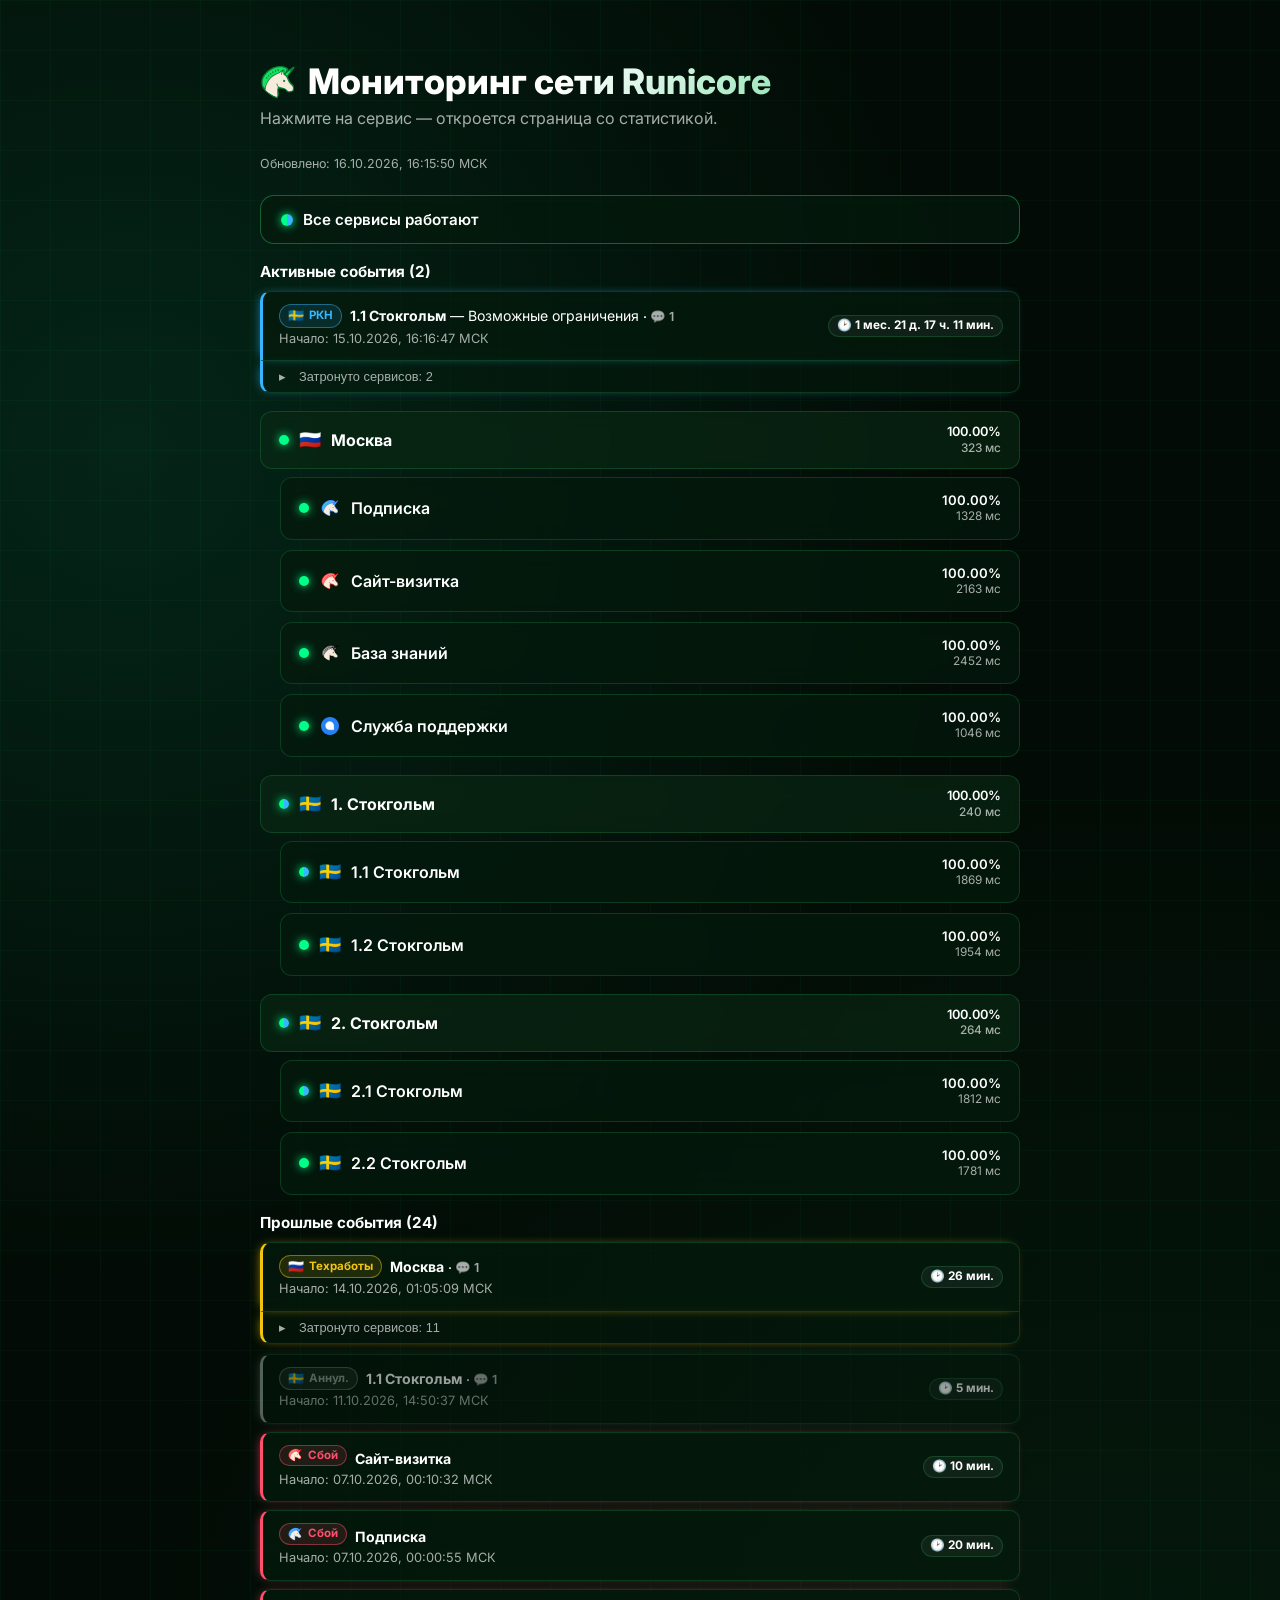
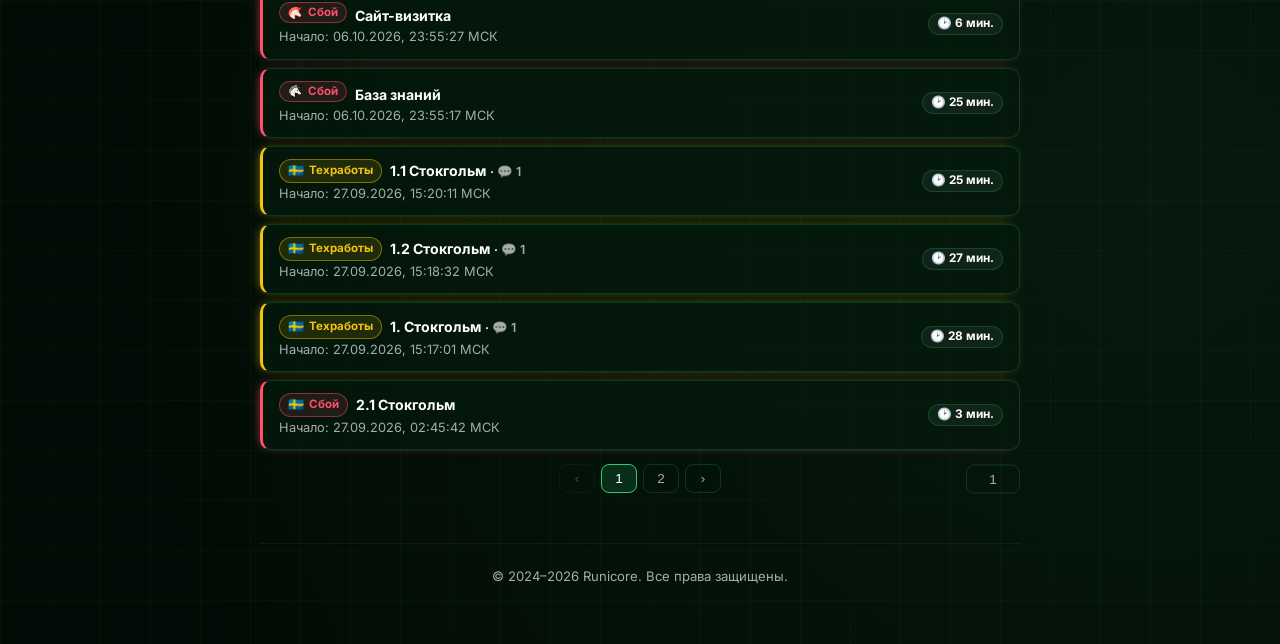
==== index.html @ 206ef2d8 "." ====
<!DOCTYPE html>
<html lang="ru">
<head>
  <meta charset="UTF-8">
  <meta name="viewport" content="width=device-width, initial-scale=1.0">
  <meta name="theme-color" content="#020b05">
  <link rel="icon" href="assets/icons/favicon.ico">
  <link rel="icon" type="image/svg+xml" href="assets/icons/favicon.svg">
  <link rel="icon" sizes="96x96" type="image/png" href="assets/icons/favicon-96x96.png">
  <link rel="apple-touch-icon" href="assets/icons/apple-touch-icon.png">
  <link rel="manifest" href="assets/manifest.json">
  <link rel="stylesheet" href="assets/css/status.css?v=22">
  <title>Runicore (Мониторинг)</title>
  <style>
    /* Уникальные стили главной страницы */
    h1 { font-size: 2.2rem; }
    h1 .logo { width: 36px; height: 36px; vertical-align: -6px; margin-right: 12px; -webkit-text-fill-color: initial; }
    .sub { color: var(--muted); margin-bottom: 28px; }
    .updated { margin-bottom: 24px; }

    /* Группы серверов */
    .group-head {
      display: flex; align-items: center; gap: 12px;
      background: rgba(10, 40, 20, 0.65); border: 1px solid var(--border);
      border-radius: 12px; padding: 12px 18px; margin: 18px 0 8px;
      font-weight: 700; backdrop-filter: blur(8px);
      text-decoration: none; color: var(--text);
      transition: border-color .25s, background .25s;
    }
    .group-head:hover { border-color: rgba(46, 204, 113, 0.55); background: rgba(6, 36, 16, 0.85); }
    .group-head .favicon { width: 18px; height: 18px; border-radius: 4px; flex-shrink: 0; }
    .group-head .favicon.emoji { font-size: 18px; line-height: 1; display: inline-flex; align-items: center; justify-content: center; }
    .group-head .dot { width: 10px; height: 10px; }
    .group-head .name { flex: 1; color: var(--text); }
    .group-head .group-status { display: flex; flex-direction: column; align-items: flex-end; font-size: .8rem; color: var(--muted); font-weight: 500; line-height: 1.3; }
    .group-head .group-status b { color: var(--text); font-weight: 600; }
    .group-head .group-status .ms { color: var(--muted); font-size: .74rem; }

    /* Компактные строки сервисов */
    .row {
      display: flex; align-items: center; gap: 12px;
      background: var(--card); border: 1px solid var(--border); border-radius: 12px;
      padding: 14px 18px; margin-bottom: 10px; cursor: pointer;
      transition: border-color .25s, background .25s;
      backdrop-filter: blur(8px);
      text-decoration: none;
      color: var(--text);
    }
    .row.nested { margin-left: 20px; width: calc(100% - 20px); }
    .row:hover { border-color: rgba(46, 204, 113, 0.55); background: rgba(6, 36, 16, 0.85); }
    .row .favicon { width: 18px; height: 18px; border-radius: 4px; flex-shrink: 0; }
    .row .favicon.emoji { font-size: 18px; line-height: 1; display: inline-flex; align-items: center; justify-content: center; }
    .row .dot { width: 10px; height: 10px; }
    .row .name { font-weight: 600; flex: 1; color: var(--text); }
    .row .uptime { display: flex; flex-direction: column; align-items: flex-end; line-height: 1.3; font-size: .82rem; color: var(--muted); }
    .row .uptime b { color: var(--text); font-weight: 600; }
    .row .uptime .ms { color: var(--muted); font-size: .74rem; }
    /* Свечение кромки активных/прошлых событий — по режиму, см. status.css (.incident.<режим>) */

    /* Переключатель страниц «Прошлых событий» */
    .pager { display: flex; gap: 6px; justify-content: center; flex-wrap: wrap; margin: 14px 0 6px; position: relative; }
    .pager button {
      background: transparent; border: 1px solid var(--border); color: var(--muted);
      min-width: 36px; padding: 6px 12px; border-radius: 8px; cursor: pointer;
      font-size: .85rem; transition: border-color .2s, background .2s, color .2s;
    }
    .pager button:hover:not(:disabled):not(.active) { border-color: rgba(46, 204, 113, .5); color: var(--text); }
    .pager button.active { border-color: var(--accent); color: var(--text); background: rgba(46, 204, 113, .15); }
    .pager button:disabled { opacity: .35; cursor: default; }
  </style>
</head>
<body>
  <div class="wrap">
    <h1><img class="logo" src="assets/icons/favicon.svg" alt="Runicore">Мониторинг сети Runicore</h1>
    <p class="sub">Нажмите на сервис — откроется страница со статистикой.</p>
    <div class="updated" id="updated"></div>
    <div class="banner ok" id="banner">⏳ Загрузка…</div>
    <div class="inc-title" id="incTitle" style="display:none">Активные события</div>
    <div id="incidents"></div>
    <div id="rows"></div>
    <div class="inc-title" id="pastTitle" style="display:none">Прошлые события</div>
    <div id="past"></div>
    <div class="pager" id="pastPager" style="display:none"></div>
    <footer>© 2024–<span id="year"></span> Runicore. Все права защищены.</footer>
  </div>

  <script src="assets/js/common.js?v=22"></script>
  <script src="assets/js/app.js?v=25"></script>
</body>
</html>
---- assets/css/status.css ----
/* Runicore Status — общий стиль всех страниц */
@import url('https://fonts.googleapis.com/css2?family=Inter:wght@400;500;600;700;800&display=swap');

:root {
  --bg: #020b05;
  --card: rgba(4, 26, 12, 0.75);
  --border: rgba(46, 204, 113, 0.2);
  --accent: #2ecc71;
  --ok: #00ff88;
  --fail: #ff4f6d;
  --warn: #f1c40f;
  --gray: #8a9b8f;
  --rkn: #37b6ff;
  --text: #ffffff;
  --muted: rgba(255, 255, 255, 0.65);
}
* { box-sizing: border-box; margin: 0; padding: 0; }
body {
  background-color: var(--bg);
  background-image:
    linear-gradient(to right, rgba(46, 204, 113, 0.04) 1px, transparent 1px),
    linear-gradient(to bottom, rgba(46, 204, 113, 0.04) 1px, transparent 1px),
    radial-gradient(circle at 10% 20%, rgba(16, 185, 129, 0.15) 0%, transparent 40%),
    radial-gradient(circle at 90% 80%, rgba(46, 204, 113, 0.08) 0%, transparent 50%);
  background-size: 50px 50px, 50px 50px, auto, auto;
  font-family: 'Inter', -apple-system, BlinkMacSystemFont, 'Segoe UI', Roboto, sans-serif;
  color: var(--text);
  min-height: 100vh;
  padding: 60px 20px;
}
.wrap { max-width: 760px; margin: 0 auto; }
.back { color: var(--muted); text-decoration: none; font-size: .88rem; display: inline-block; margin-bottom: 18px; transition: color 0.2s; }
.back:hover { color: var(--accent); }
h1 {
  font-size: 2rem; font-weight: 800; margin-bottom: 6px;
  background: linear-gradient(135deg, #ffffff 40%, #2ecc71 100%);
  -webkit-background-clip: text; background-clip: text; -webkit-text-fill-color: transparent;
}
.banner {
  border-radius: 14px; padding: 14px 20px; margin-bottom: 8px;
  background: var(--card); border: 1px solid var(--border);
  font-weight: 600; font-size: .95rem;
}
.banner.ok { border-color: rgba(46, 204, 113, .4); }
.banner.fail { border-color: var(--fail); }
.banner-dot { display: inline-block; width: 12px; height: 12px; border-radius: 50%; vertical-align: -1px; margin-right: 6px; background: var(--ok); box-shadow: 0 0 10px var(--ok); }
.banner-dot.fail { background: var(--fail); box-shadow: 0 0 10px var(--fail); }
.banner-dot.warn { background: var(--warn); box-shadow: 0 0 10px var(--warn); }
/* Баннер при техработах: слева статус (зелёный/красный), справа жёлтый */
.banner-dot.maint { background: linear-gradient(to right, var(--ok) 0 50%, var(--warn) 50% 100%); box-shadow: 0 0 10px var(--ok); }
.banner-dot.fail.maint { background: linear-gradient(to right, var(--fail) 0 50%, var(--warn) 50% 100%); box-shadow: 0 0 10px var(--fail); }
/* Баннер при РКН: слева статус (зелёный/красный), справа голубой */
.banner-dot.rkn { background: linear-gradient(to right, var(--ok) 0 50%, var(--rkn) 50% 100%); box-shadow: 0 0 10px var(--ok); }
.banner-dot.fail.rkn { background: linear-gradient(to right, var(--fail) 0 50%, var(--rkn) 50% 100%); box-shadow: 0 0 10px var(--fail); }
.dot { display: inline-block; border-radius: 50%; flex-shrink: 0; }
.dot.up { background: var(--ok); box-shadow: 0 0 10px var(--ok); }
.dot.down { background: var(--fail); box-shadow: 0 0 10px var(--fail); }
.dot.warn { background: var(--warn); box-shadow: 0 0 10px var(--warn); }
/* Плановые техработы: кружок делим пополам — слева фактический статус (зелёный/красный),
   справа жёлтый. Если техработ нет — кружок целиком одного цвета (как обычно). */
.dot.up.maint { background: linear-gradient(to right, var(--ok) 0 50%, var(--warn) 50% 100%); box-shadow: 0 0 10px var(--ok); }
.dot.down.maint { background: linear-gradient(to right, var(--fail) 0 50%, var(--warn) 50% 100%); box-shadow: 0 0 10px var(--fail); }
/* Возможные ограничения (РКН): кружок делим пополам — слева фактический статус, справа голубой */
.dot.up.rkn { background: linear-gradient(to right, var(--ok) 0 50%, var(--rkn) 50% 100%); box-shadow: 0 0 10px var(--ok); }
.dot.down.rkn { background: linear-gradient(to right, var(--fail) 0 50%, var(--rkn) 50% 100%); box-shadow: 0 0 10px var(--fail); }
.updated { text-align: left; color: var(--muted); font-size: .78rem; margin-bottom: 12px; }
.inc-title { margin: 18px 0 10px; font-weight: 700; font-size: .95rem; }
/* Карточка события в списках (index/site). Исключаем .evt — это карточка
   события на странице incident.html (класс «incident» там означает режим),
   у неё своя блочная раскладка, flex-строка ей не нужна. */
.incident:not(.evt) {
  display: flex; align-items: center; gap: 14px;
  text-decoration: none; color: var(--text); position: relative;
  background: var(--card); border: 1px solid var(--border); border-radius: 10px;
  padding: 12px 16px; margin-bottom: 8px; font-size: .88rem;
  border-left-width: 3px;
  transition: border-color .25s, transform .15s;
}
.incident:hover { border-color: rgba(46, 204, 113, .5); transform: translateX(2px); }
.incident .t { color: var(--muted); font-size: .8rem; }
/* Цветная полоска статуса + свечение того же цвета (всем режимам, не только активным) */
.incident.incident { border-left-color: var(--fail); box-shadow: -3px 0 12px -6px var(--fail); }
.incident.maintenance { border-left-color: var(--warn); box-shadow: -3px 0 12px -6px var(--warn); }
.incident.annulled { opacity: .6; border-left-color: var(--gray); box-shadow: -3px 0 12px -6px var(--gray); }
.incident.hidden { border-left-color: var(--gray); box-shadow: -3px 0 12px -6px var(--gray); }
.incident.rkn { border-left-color: var(--rkn); box-shadow: -3px 0 12px -6px var(--rkn); }
/* Левая колонка карточки: лейбл режима, иконка, имя, статус, счётчик комментариев.
   Мета («Начало/Решено») идёт отдельной строкой (.ev-meta). */
.incident .ev-body { flex: 1 1 auto; min-width: 0; line-height: 1.45; }
.incident .ev-meta { display: block; margin-top: 2px; }
/* Правая колонка карточки: лейбл длительности «🕑 …» (счётчик комментариев
   переехал в строку названия). Отдельный flex-блок (не float): всегда
   вертикально по центру карточки, текст слева ничего не перекрывает. */
.incident .ev-right {
  flex: 0 0 auto; display: inline-flex; align-items: center;
  margin-left: auto;
}
.incident .ev-dur {
  display: inline-block; padding: 1px 8px; border-radius: 999px;
  border: 1px solid var(--border); background: rgba(255, 255, 255, 0.05);
  color: var(--text); font-size: .74rem; font-weight: 700; line-height: 1.5;
  white-space: nowrap;
}
.incident .comment-badge {
  color: var(--muted); font-size: .78rem; font-weight: 600;
  white-space: nowrap; user-select: none; transition: color .2s;
}
/* Точка-разделитель перед «💬 N» — всегда белая: при наведении зеленеет только «💬 N» */
.incident .comment-badge .cmt-sep { color: var(--text); }
.incident:hover .comment-badge { color: var(--accent); }
/* Узкие экраны (телефон): карточка плотнее, лейблы/счётчик чуть компактнее —
   длинная мета и правая колонка спокойно помещаются */
@media (max-width: 480px) {
  .incident:not(.evt) { padding: 10px 12px; gap: 10px; }
  .incident .ev-dur { font-size: .72rem; padding: 1px 7px; }
  .incident .comment-badge { font-size: .75rem; }
}

/* Фавикон/эмодзи сервиса в карточке события */
.incident .ev-fav { width: 16px; height: 16px; border-radius: 4px; vertical-align: -3px; margin-right: 8px; }
.incident .ev-fav.emoji { width: auto; height: auto; font-size: 15px; vertical-align: -2px; }

/* Приоритетный лейбл события — бейджем перед названием сервиса */
.incident .lb {
  display: inline-flex; align-items: center; margin-right: 8px; padding: 1px 8px;
  border-radius: 999px; font-size: .72rem; font-weight: 700; line-height: 1.5;
  border: 1px solid; background: rgba(255,255,255,0.04); vertical-align: 1px;
  white-space: nowrap;
}
/* Фавикон/смайлик сервиса живёт внутри лейбла статуса */
.incident .lb .ev-fav { width: 14px; height: 14px; border-radius: 3px; margin-right: 6px; vertical-align: -1px; }
.incident .lb .ev-fav.emoji { width: auto; height: auto; font-size: 13px; margin-right: 5px; vertical-align: 0; }
.incident .lb-incident { color: var(--fail); border-color: rgba(255,79,109,.45); background: rgba(255,79,109,.12); }
.incident .lb-maintenance { color: var(--warn); border-color: rgba(241,196,15,.45); background: rgba(241,196,15,.12); }
.incident .lb-annulled { color: var(--gray); border-color: rgba(138,155,143,.45); background: rgba(138,155,143,.12); }
.incident .lb-rkn { color: var(--rkn); border-color: rgba(55,182,255,.45); background: rgba(55,182,255,.12); }
/* Название сервиса в карточке — обычный текст, не лейбл */
.incident b { font-weight: 700; }

/* Группа событий одного Issue: главная карточка + раскрытие затронутых сервисов.
   Наведение на группу сдвигает её целиком (как карточку) — анимация едина. */
.evt-group { margin-bottom: 10px; transition: transform .15s; }
.evt-group:hover { transform: translateX(2px); }
.evt-group > .incident { margin-bottom: 0; border-radius: 10px 10px 0 0; }
/* Не перекрываем цветную статус-полоску слева: наведение сдвигает всю группу,
   а бордюр карточки keeping режим-цвет (transition по рамке отключён здесь) */
.evt-group > .incident:hover { transform: none; }
.evt-notch {
  display: flex; align-items: center; gap: 6px; width: 100%; text-align: left;
  background: rgba(4, 26, 12, 0.5); border: 1px solid var(--border); border-top: none;
  border-left-width: 3px; border-radius: 0 0 10px 10px; color: var(--muted);
  padding: 8px 16px; font-size: .8rem; cursor: pointer;
  transition: color .2s, background .2s, border-color .25s;
}
.evt-notch[data-mode="incident"] { border-left-color: var(--fail); box-shadow: -3px 0 12px -6px var(--fail); }
.evt-notch[data-mode="maintenance"] { border-left-color: var(--warn); box-shadow: -3px 0 12px -6px var(--warn); }
.evt-notch[data-mode="annulled"] { border-left-color: var(--gray); box-shadow: -3px 0 12px -6px var(--gray); }
.evt-notch[data-mode="hidden"] { border-left-color: var(--gray); box-shadow: -3px 0 12px -6px var(--gray); }
.evt-notch[data-mode="rkn"] { border-left-color: var(--rkn); box-shadow: -3px 0 12px -6px var(--rkn); }
.evt-notch:hover { color: var(--text); background: rgba(6, 36, 16, 0.7); }
.evt-notch-arrow { display: inline-block; width: 14px; }
.evt-subs { padding: 8px 0 4px 14px; display: flex; flex-direction: column; gap: 6px; }
.evt-subs .evt-sub { font-size: .84rem; }

/* Поле быстрого перехода к странице в пагинации — у правого края,
   чтобы нумерация страниц оставалась точно по центру */
.pager .pager-jump {
  position: absolute; right: 0; top: 50%; transform: translateY(-50%);
}
.pager .pager-jump input {
  background: transparent; border: 1px solid var(--border); color: var(--text);
  width: 54px; padding: 6px 8px; border-radius: 8px; font-size: .85rem;
  text-align: center; transition: border-color .2s;
}
.pager .pager-jump input::placeholder { color: var(--muted); }
.pager .pager-jump input:focus { outline: none; border-color: var(--accent); }
footer {
  text-align: center; margin-top: 50px; padding-top: 24px;
  border-top: 1px solid rgba(255,255,255,.05);
  color: var(--muted); font-size: .82rem;
}
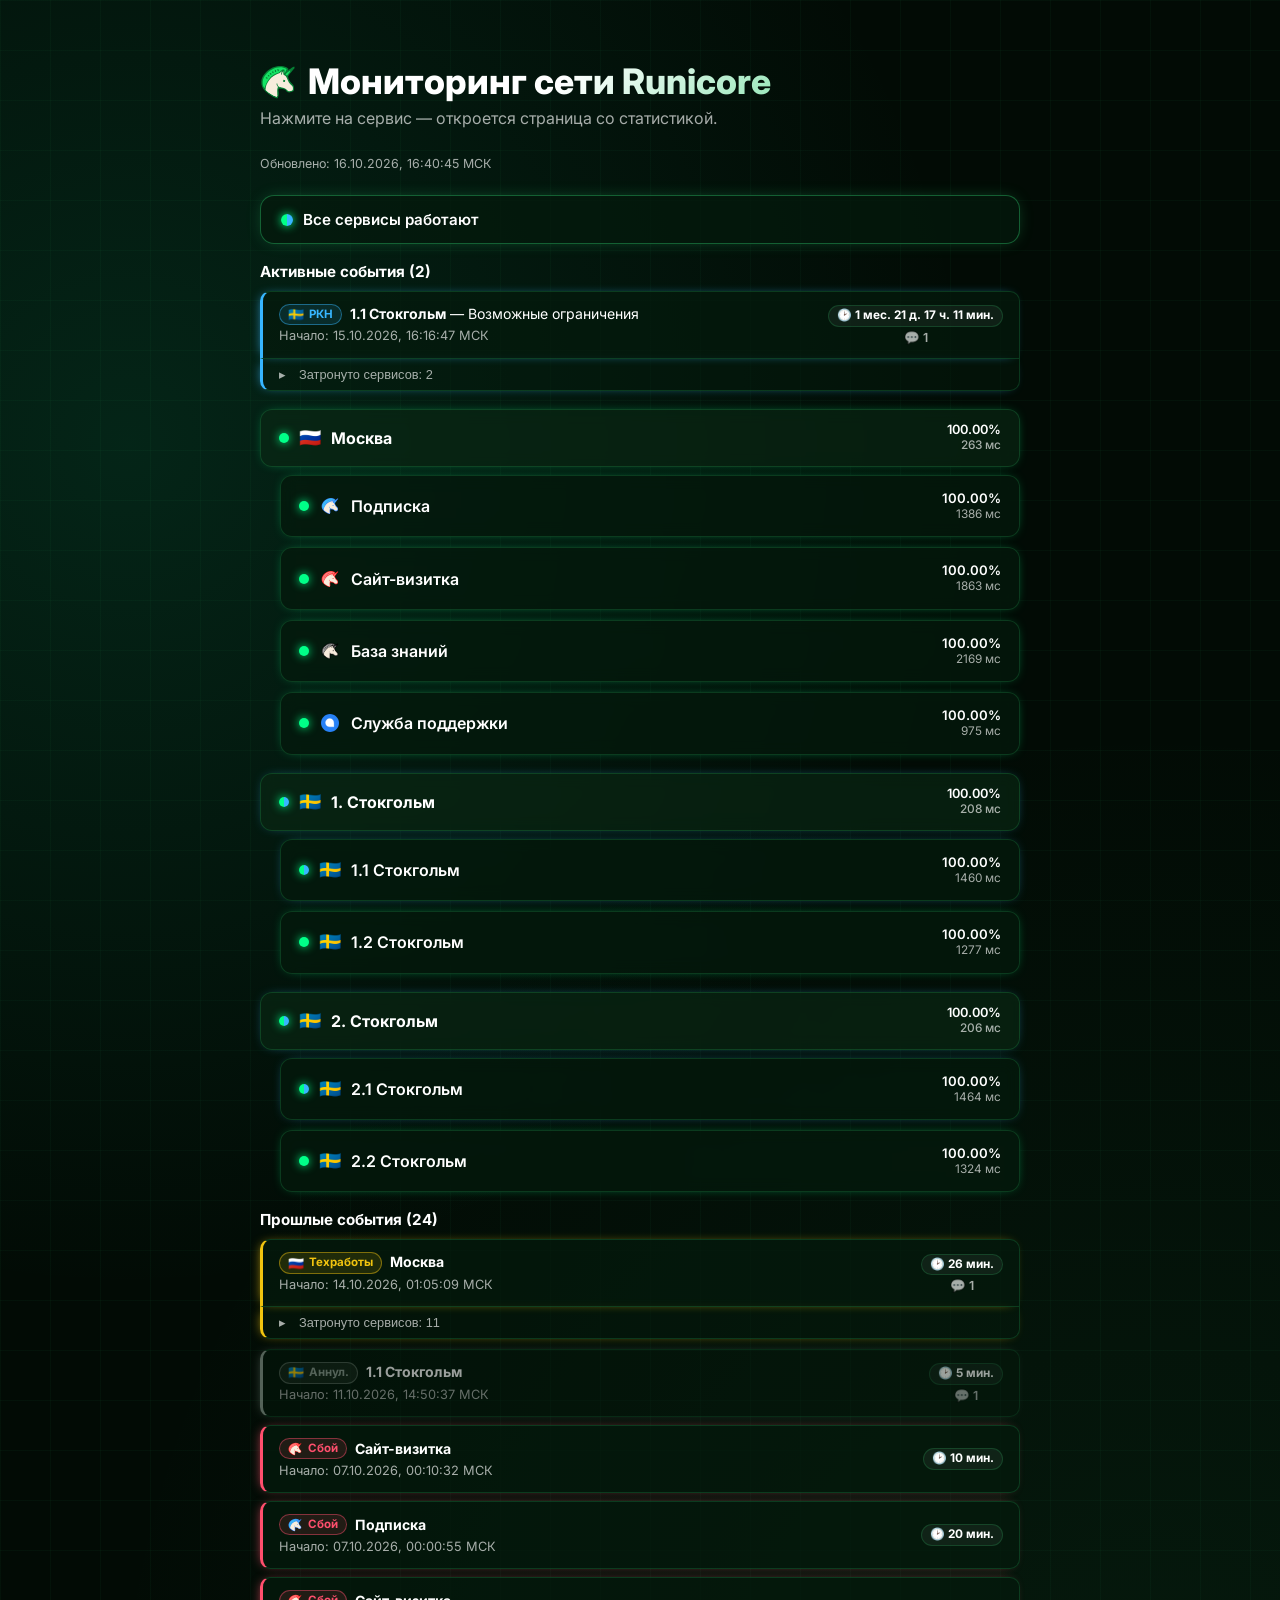
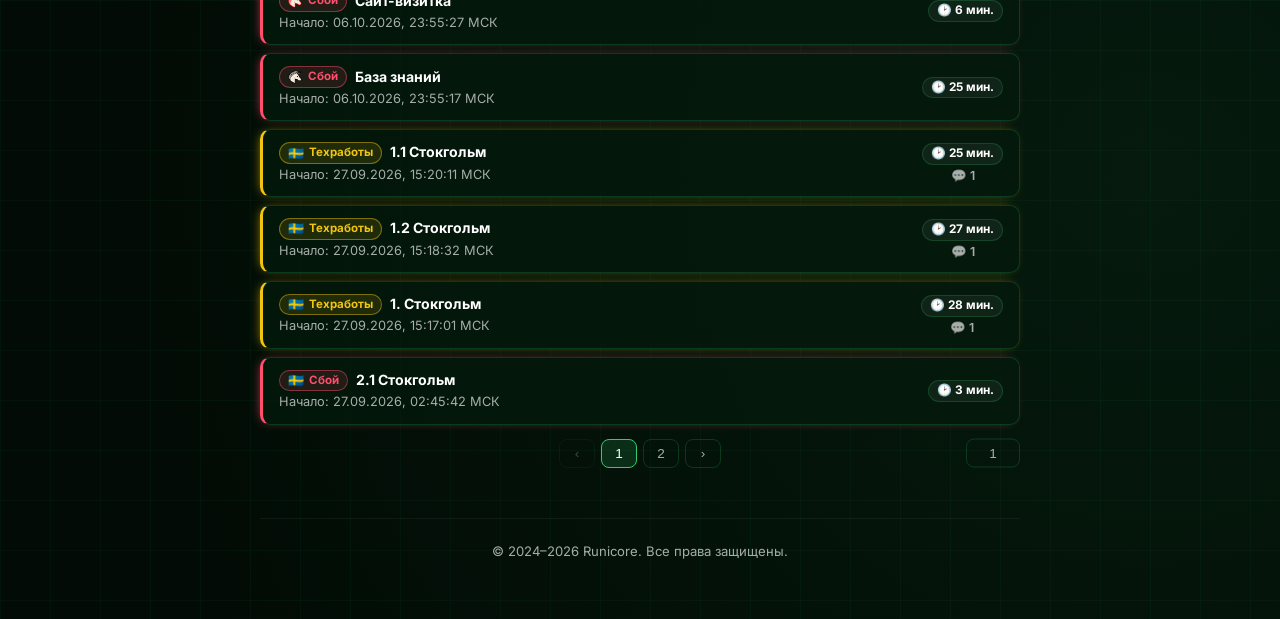
==== commit a4c26d76: "." ====
--- a/index.html
+++ b/index.html
@@ -9,7 +9,7 @@
   <link rel="icon" sizes="96x96" type="image/png" href="assets/icons/favicon-96x96.png">
   <link rel="apple-touch-icon" href="assets/icons/apple-touch-icon.png">
   <link rel="manifest" href="assets/manifest.json">
-  <link rel="stylesheet" href="assets/css/status.css?v=22">
+  <link rel="stylesheet" href="assets/css/status.css?v=23">
   <title>Runicore (Мониторинг)</title>
   <style>
     /* Уникальные стили главной страницы */
@@ -55,6 +55,12 @@
     .row .uptime { display: flex; flex-direction: column; align-items: flex-end; line-height: 1.3; font-size: .82rem; color: var(--muted); }
     .row .uptime b { color: var(--text); font-weight: 600; }
     .row .uptime .ms { color: var(--muted); font-size: .74rem; }
+    /* Подсветка карточек сервисов по статусу — того же цвета, что и кружок */
+    .group-head.up, .row.up { box-shadow: 0 0 14px -8px var(--ok); }
+    .group-head.down, .row.down { box-shadow: 0 0 14px -8px var(--fail); }
+    /* Техработы/РКН перекрывают up/down (объявлены позже) — как у кружков */
+    .group-head.maint, .row.maint { box-shadow: 0 0 14px -8px var(--warn); }
+    .group-head.rkn, .row.rkn { box-shadow: 0 0 14px -8px var(--rkn); }
     /* Свечение кромки активных/прошлых событий — по режиму, см. status.css (.incident.<режим>) */
 
     /* Переключатель страниц «Прошлых событий» */
@@ -84,7 +90,7 @@
     <footer>© 2024–<span id="year"></span> Runicore. Все права защищены.</footer>
   </div>
 
-  <script src="assets/js/common.js?v=22"></script>
-  <script src="assets/js/app.js?v=25"></script>
+  <script src="assets/js/common.js?v=23"></script>
+  <script src="assets/js/app.js?v=26"></script>
 </body>
 </html>
--- a/assets/css/status.css
+++ b/assets/css/status.css
@@ -41,8 +41,8 @@
   background: var(--card); border: 1px solid var(--border);
   font-weight: 600; font-size: .95rem;
 }
-.banner.ok { border-color: rgba(46, 204, 113, .4); }
-.banner.fail { border-color: var(--fail); }
+.banner.ok { border-color: rgba(46, 204, 113, .4); box-shadow: 0 0 18px -6px rgba(46, 204, 113, .45); }
+.banner.fail { border-color: var(--fail); box-shadow: 0 0 18px -6px rgba(255, 79, 109, .45); }
 .banner-dot { display: inline-block; width: 12px; height: 12px; border-radius: 50%; vertical-align: -1px; margin-right: 6px; background: var(--ok); box-shadow: 0 0 10px var(--ok); }
 .banner-dot.fail { background: var(--fail); box-shadow: 0 0 10px var(--fail); }
 .banner-dot.warn { background: var(--warn); box-shadow: 0 0 10px var(--warn); }
@@ -88,12 +88,12 @@
    Мета («Начало/Решено») идёт отдельной строкой (.ev-meta). */
 .incident .ev-body { flex: 1 1 auto; min-width: 0; line-height: 1.45; }
 .incident .ev-meta { display: block; margin-top: 2px; }
-/* Правая колонка карточки: лейбл длительности «🕑 …» (счётчик комментариев
-   переехал в строку названия). Отдельный flex-блок (не float): всегда
-   вертикально по центру карточки, текст слева ничего не перекрывает. */
+/* Правая колонка карточки: лейбл длительности «🕑 …» сверху, счётчик
+   комментариев «💬 N» — под ним по центру. Отдельный flex-блок (не float):
+   всегда вертикально по центру карточки, текст слева ничего не перекрывает. */
 .incident .ev-right {
-  flex: 0 0 auto; display: inline-flex; align-items: center;
-  margin-left: auto;
+  flex: 0 0 auto; display: inline-flex; flex-direction: column; align-items: center;
+  gap: 3px; margin-left: auto;
 }
 .incident .ev-dur {
   display: inline-block; padding: 1px 8px; border-radius: 999px;
@@ -105,8 +105,6 @@
   color: var(--muted); font-size: .78rem; font-weight: 600;
   white-space: nowrap; user-select: none; transition: color .2s;
 }
-/* Точка-разделитель перед «💬 N» — всегда белая: при наведении зеленеет только «💬 N» */
-.incident .comment-badge .cmt-sep { color: var(--text); }
 .incident:hover .comment-badge { color: var(--accent); }
 /* Узкие экраны (телефон): карточка плотнее, лейблы/счётчик чуть компактнее —
    длинная мета и правая колонка спокойно помещаются */
@@ -124,12 +122,18 @@
 .incident .lb {
   display: inline-flex; align-items: center; margin-right: 8px; padding: 1px 8px;
   border-radius: 999px; font-size: .72rem; font-weight: 700; line-height: 1.5;
-  border: 1px solid; background: rgba(255,255,255,0.04); vertical-align: 1px;
+  border: 1px solid; background: rgba(255,255,255,0.04);
+  /* Базовая линия — как у текста названия: чип и имя на одном уровне */
+  vertical-align: baseline;
   white-space: nowrap;
 }
 /* Фавикон/смайлик сервиса живёт внутри лейбла статуса */
-.incident .lb .ev-fav { width: 14px; height: 14px; border-radius: 3px; margin-right: 6px; vertical-align: -1px; }
-.incident .lb .ev-fav.emoji { width: auto; height: auto; font-size: 13px; margin-right: 5px; vertical-align: 0; }
+.incident .lb .ev-fav { width: 14px; height: 14px; border-radius: 3px; margin-right: 6px; }
+/* Картинка-иконка — block: её базис не сбивает выравнивание чипа с названием */
+.incident .lb .ev-fav:not(.emoji) { display: block; }
+/* …но для картинок чип всё равно чуть всплывает — опускаем ровно на глазок */
+.incident .lb:has(.ev-fav:not(.emoji)) { vertical-align: -1.5px; }
+.incident .lb .ev-fav.emoji { width: auto; height: auto; font-size: 13px; line-height: 1; margin-right: 5px; }
 .incident .lb-incident { color: var(--fail); border-color: rgba(255,79,109,.45); background: rgba(255,79,109,.12); }
 .incident .lb-maintenance { color: var(--warn); border-color: rgba(241,196,15,.45); background: rgba(241,196,15,.12); }
 .incident .lb-annulled { color: var(--gray); border-color: rgba(138,155,143,.45); background: rgba(138,155,143,.12); }
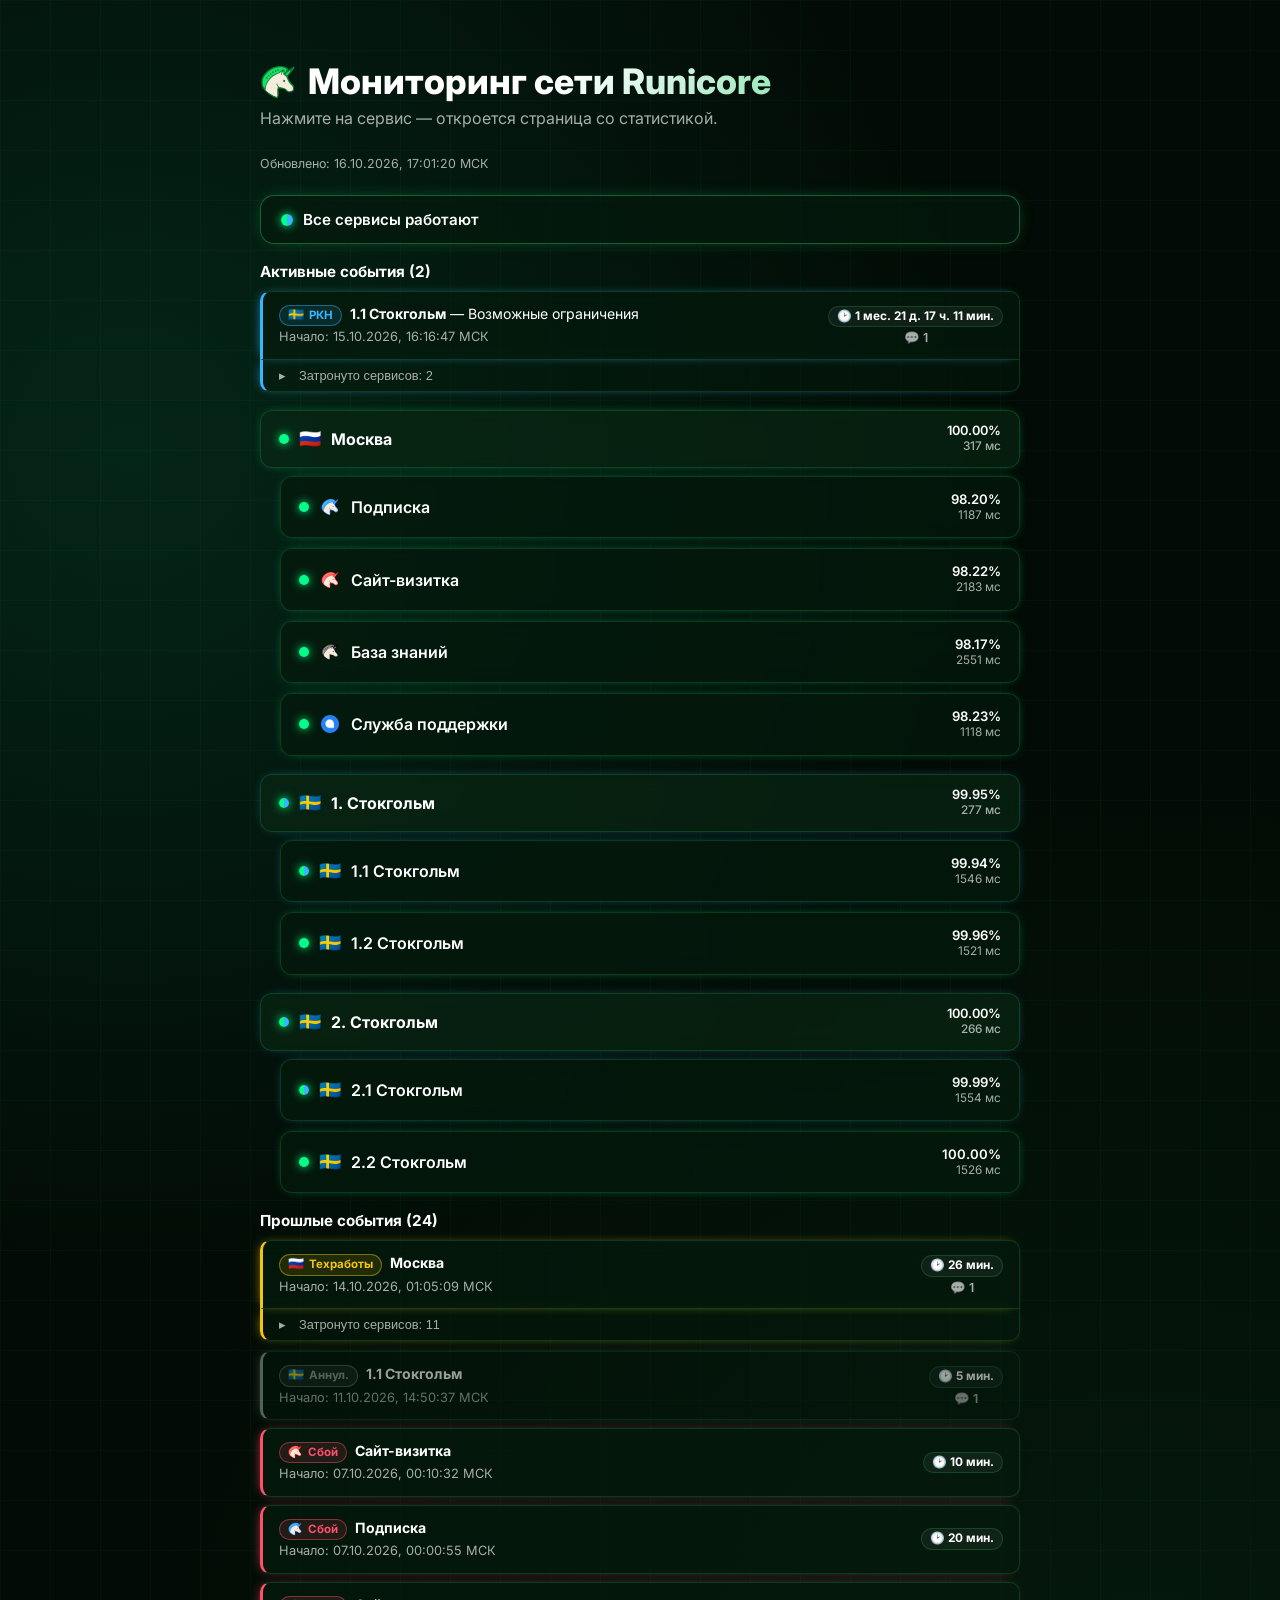
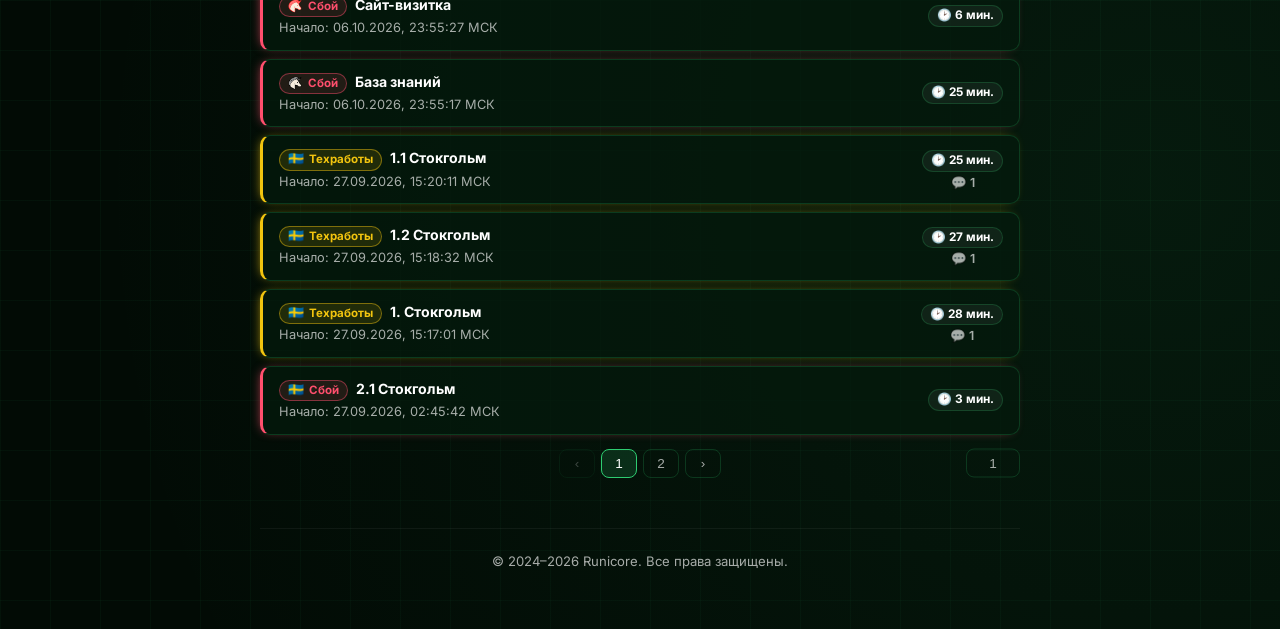
==== commit b7355729: "." ====
--- a/index.html
+++ b/index.html
@@ -9,7 +9,7 @@
   <link rel="icon" sizes="96x96" type="image/png" href="assets/icons/favicon-96x96.png">
   <link rel="apple-touch-icon" href="assets/icons/apple-touch-icon.png">
   <link rel="manifest" href="assets/manifest.json">
-  <link rel="stylesheet" href="assets/css/status.css?v=23">
+  <link rel="stylesheet" href="assets/css/status.css?v=24">
   <title>Runicore (Мониторинг)</title>
   <style>
     /* Уникальные стили главной страницы */
@@ -91,6 +91,6 @@
   </div>
 
   <script src="assets/js/common.js?v=23"></script>
-  <script src="assets/js/app.js?v=26"></script>
+  <script src="assets/js/app.js?v=27"></script>
 </body>
 </html>
--- a/assets/css/status.css
+++ b/assets/css/status.css
@@ -120,20 +120,17 @@
 
 /* Приоритетный лейбл события — бейджем перед названием сервиса */
 .incident .lb {
-  display: inline-flex; align-items: center; margin-right: 8px; padding: 1px 8px;
+  /* inline-block (не inline-flex): базовая линия чипа = база его текстовой строки,
+     поэтому текст лейбла и название встают ровно на одну линию */
+  display: inline-block; margin-right: 8px; padding: 1px 8px;
   border-radius: 999px; font-size: .72rem; font-weight: 700; line-height: 1.5;
   border: 1px solid; background: rgba(255,255,255,0.04);
-  /* Базовая линия — как у текста названия: чип и имя на одном уровне */
   vertical-align: baseline;
   white-space: nowrap;
 }
 /* Фавикон/смайлик сервиса живёт внутри лейбла статуса */
-.incident .lb .ev-fav { width: 14px; height: 14px; border-radius: 3px; margin-right: 6px; }
-/* Картинка-иконка — block: её базис не сбивает выравнивание чипа с названием */
-.incident .lb .ev-fav:not(.emoji) { display: block; }
-/* …но для картинок чип всё равно чуть всплывает — опускаем ровно на глазок */
-.incident .lb:has(.ev-fav:not(.emoji)) { vertical-align: -1.5px; }
-.incident .lb .ev-fav.emoji { width: auto; height: auto; font-size: 13px; line-height: 1; margin-right: 5px; }
+.incident .lb .ev-fav { width: 14px; height: 14px; border-radius: 3px; margin-right: 6px; vertical-align: -3px; }
+.incident .lb .ev-fav.emoji { width: auto; height: auto; font-size: 13px; line-height: 1; margin-right: 5px; vertical-align: baseline; }
 .incident .lb-incident { color: var(--fail); border-color: rgba(255,79,109,.45); background: rgba(255,79,109,.12); }
 .incident .lb-maintenance { color: var(--warn); border-color: rgba(241,196,15,.45); background: rgba(241,196,15,.12); }
 .incident .lb-annulled { color: var(--gray); border-color: rgba(138,155,143,.45); background: rgba(138,155,143,.12); }
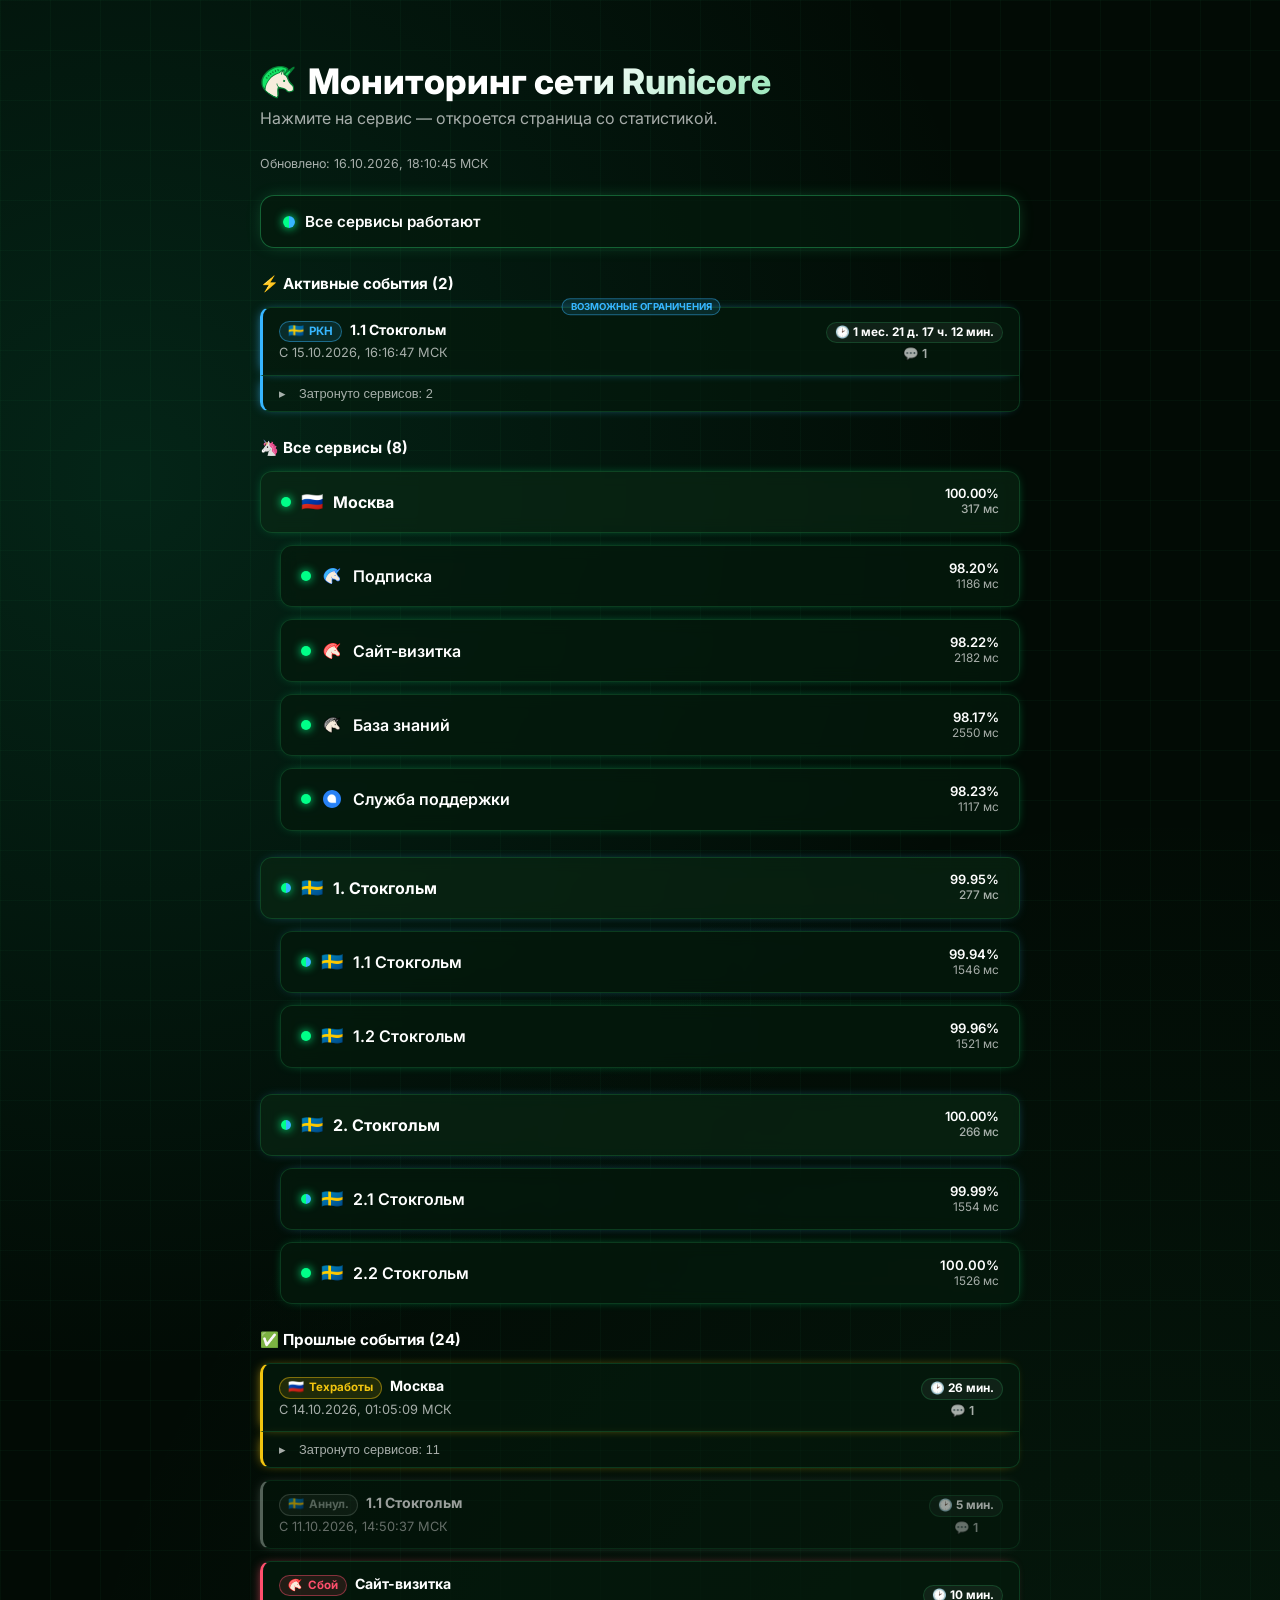
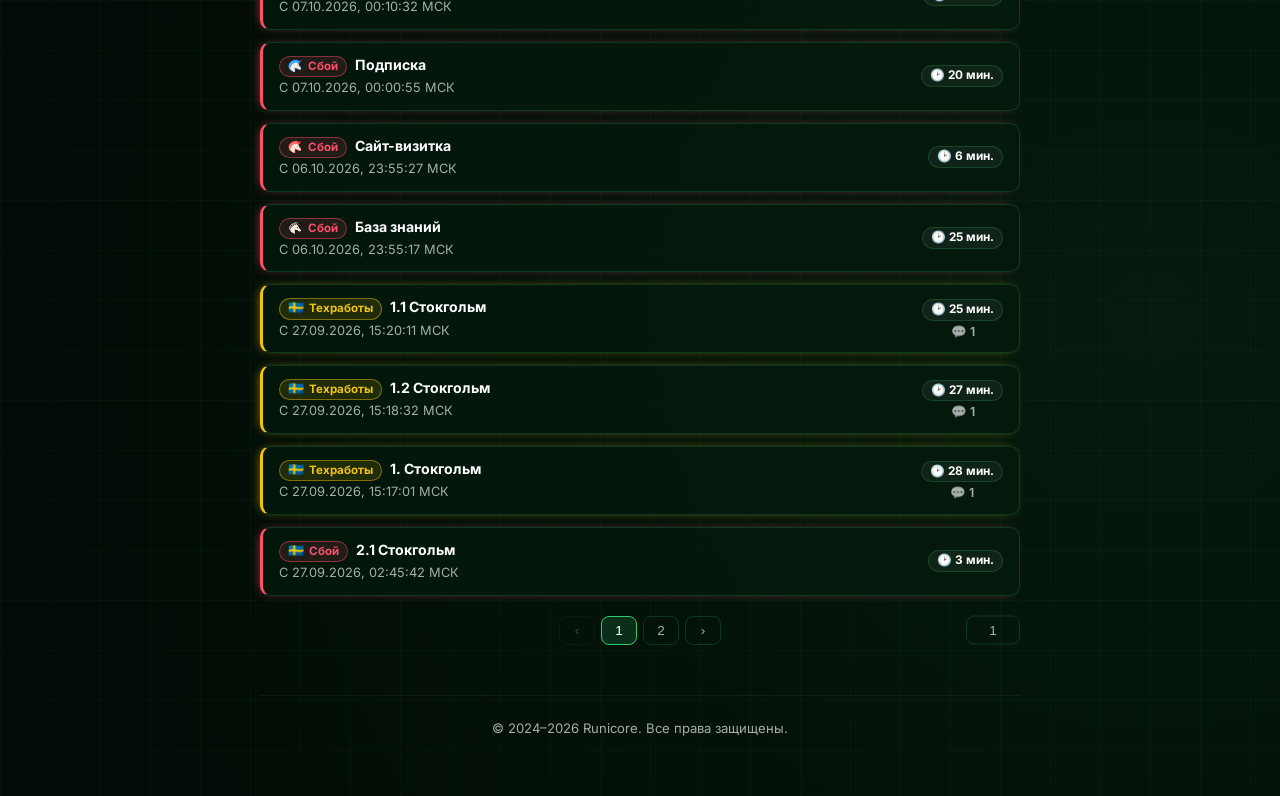
==== commit 5948c74d: "." ====
--- a/index.html
+++ b/index.html
@@ -9,7 +9,7 @@
   <link rel="icon" sizes="96x96" type="image/png" href="assets/icons/favicon-96x96.png">
   <link rel="apple-touch-icon" href="assets/icons/apple-touch-icon.png">
   <link rel="manifest" href="assets/manifest.json">
-  <link rel="stylesheet" href="assets/css/status.css?v=24">
+  <link rel="stylesheet" href="assets/css/status.css?v=27">
   <title>Runicore (Мониторинг)</title>
   <style>
     /* Уникальные стили главной страницы */
@@ -22,7 +22,7 @@
     .group-head {
       display: flex; align-items: center; gap: 12px;
       background: rgba(10, 40, 20, 0.65); border: 1px solid var(--border);
-      border-radius: 12px; padding: 12px 18px; margin: 18px 0 8px;
+      border-radius: 12px; padding: 14px 20px; margin: 26px 0 12px;
       font-weight: 700; backdrop-filter: blur(8px);
       text-decoration: none; color: var(--text);
       transition: border-color .25s, background .25s;
@@ -40,7 +40,7 @@
     .row {
       display: flex; align-items: center; gap: 12px;
       background: var(--card); border: 1px solid var(--border); border-radius: 12px;
-      padding: 14px 18px; margin-bottom: 10px; cursor: pointer;
+      padding: 14px 20px; margin-bottom: 12px; cursor: pointer;
       transition: border-color .25s, background .25s;
       backdrop-filter: blur(8px);
       text-decoration: none;
@@ -48,6 +48,9 @@
     }
     .row.nested { margin-left: 20px; width: calc(100% - 20px); }
     .row:hover { border-color: rgba(46, 204, 113, 0.55); background: rgba(6, 36, 16, 0.85); }
+    /* Первая группа идёт сразу под заголовком «🦄 Все сервисы»: свой отступ 26px
+       убираем, чтобы расстояние до заголовка было таким же, как у других секций (14px) */
+    #rows > :first-child { margin-top: 0; }
     .row .favicon { width: 18px; height: 18px; border-radius: 4px; flex-shrink: 0; }
     .row .favicon.emoji { font-size: 18px; line-height: 1; display: inline-flex; align-items: center; justify-content: center; }
     .row .dot { width: 10px; height: 10px; }
@@ -64,7 +67,7 @@
     /* Свечение кромки активных/прошлых событий — по режиму, см. status.css (.incident.<режим>) */
 
     /* Переключатель страниц «Прошлых событий» */
-    .pager { display: flex; gap: 6px; justify-content: center; flex-wrap: wrap; margin: 14px 0 6px; position: relative; }
+    .pager { display: flex; gap: 6px; justify-content: center; flex-wrap: wrap; margin: 20px 0 8px; position: relative; }
     .pager button {
       background: transparent; border: 1px solid var(--border); color: var(--muted);
       min-width: 36px; padding: 6px 12px; border-radius: 8px; cursor: pointer;
@@ -81,16 +84,17 @@
     <p class="sub">Нажмите на сервис — откроется страница со статистикой.</p>
     <div class="updated" id="updated"></div>
     <div class="banner ok" id="banner">⏳ Загрузка…</div>
-    <div class="inc-title" id="incTitle" style="display:none">Активные события</div>
+    <div class="inc-title" id="incTitle" style="display:none">⚡️ Активные события</div>
     <div id="incidents"></div>
+    <div class="inc-title" id="rowsTitle" style="display:none">🦄 Все сервисы</div>
     <div id="rows"></div>
-    <div class="inc-title" id="pastTitle" style="display:none">Прошлые события</div>
+    <div class="inc-title" id="pastTitle" style="display:none">✅ Прошлые события</div>
     <div id="past"></div>
     <div class="pager" id="pastPager" style="display:none"></div>
     <footer>© 2024–<span id="year"></span> Runicore. Все права защищены.</footer>
   </div>
 
-  <script src="assets/js/common.js?v=23"></script>
-  <script src="assets/js/app.js?v=27"></script>
+  <script src="assets/js/common.js?v=27"></script>
+  <script src="assets/js/app.js?v=30"></script>
 </body>
 </html>
--- a/assets/css/status.css
+++ b/assets/css/status.css
@@ -37,7 +37,7 @@
   -webkit-background-clip: text; background-clip: text; -webkit-text-fill-color: transparent;
 }
 .banner {
-  border-radius: 14px; padding: 14px 20px; margin-bottom: 8px;
+  border-radius: 14px; padding: 16px 22px; margin-bottom: 18px;
   background: var(--card); border: 1px solid var(--border);
   font-weight: 600; font-size: .95rem;
 }
@@ -63,8 +63,9 @@
 /* Возможные ограничения (РКН): кружок делим пополам — слева фактический статус, справа голубой */
 .dot.up.rkn { background: linear-gradient(to right, var(--ok) 0 50%, var(--rkn) 50% 100%); box-shadow: 0 0 10px var(--ok); }
 .dot.down.rkn { background: linear-gradient(to right, var(--fail) 0 50%, var(--rkn) 50% 100%); box-shadow: 0 0 10px var(--fail); }
-.updated { text-align: left; color: var(--muted); font-size: .78rem; margin-bottom: 12px; }
-.inc-title { margin: 18px 0 10px; font-weight: 700; font-size: .95rem; }
+.updated { text-align: left; color: var(--muted); font-size: .78rem; margin-bottom: 16px; }
+/* Заголовки секций: ровный ритм — сверху отступ побольше, снизу поменьше */
+.inc-title { margin: 26px 0 14px; font-weight: 700; font-size: .95rem; }
 /* Карточка события в списках (index/site). Исключаем .evt — это карточка
    события на странице incident.html (класс «incident» там означает режим),
    у неё своя блочная раскладка, flex-строка ей не нужна. */
@@ -72,7 +73,7 @@
   display: flex; align-items: center; gap: 14px;
   text-decoration: none; color: var(--text); position: relative;
   background: var(--card); border: 1px solid var(--border); border-radius: 10px;
-  padding: 12px 16px; margin-bottom: 8px; font-size: .88rem;
+  padding: 12px 16px; margin-bottom: 12px; font-size: .88rem;
   border-left-width: 3px;
   transition: border-color .25s, transform .15s;
 }
@@ -95,6 +96,20 @@
   flex: 0 0 auto; display: inline-flex; flex-direction: column; align-items: center;
   gap: 3px; margin-left: auto;
 }
+/* Плашка-заголовок статуса активного события: маленькая, капс, плотные буквы.
+   Сидит на стыке верхней границы карточки, по центру (position: absolute к карточке). */
+.incident .ev-status {
+  position: absolute; top: -1px; left: 50%; transform: translate(-50%, -50%); z-index: 1;
+  display: inline-block; padding: 1px 8px; border-radius: 999px;
+  font-size: .6rem; font-weight: 700; letter-spacing: 0; line-height: 1.4;
+  border: 1px solid; white-space: nowrap;
+}
+.incident .ev-status.st-incident { color: var(--fail); border-color: rgba(255,79,109,.45); background: rgba(255,79,109,.12); }
+.incident .ev-status.st-maintenance { color: var(--warn); border-color: rgba(241,196,15,.45); background: rgba(241,196,15,.12); }
+.incident .ev-status.st-annulled { color: var(--gray); border-color: rgba(138,155,143,.45); background: rgba(138,155,143,.12); }
+.incident .ev-status.st-rkn { color: var(--rkn); border-color: rgba(55,182,255,.45); background: rgba(55,182,255,.12); }
+/* Вложенные сервисы группы: плашку не дублируем — статус уже на главной карточке */
+.evt-sub .ev-status { display: none; }
 .incident .ev-dur {
   display: inline-block; padding: 1px 8px; border-radius: 999px;
   border: 1px solid var(--border); background: rgba(255, 255, 255, 0.05);
@@ -140,7 +155,7 @@
 
 /* Группа событий одного Issue: главная карточка + раскрытие затронутых сервисов.
    Наведение на группу сдвигает её целиком (как карточку) — анимация едина. */
-.evt-group { margin-bottom: 10px; transition: transform .15s; }
+.evt-group { margin-bottom: 12px; transition: transform .15s; }
 .evt-group:hover { transform: translateX(2px); }
 .evt-group > .incident { margin-bottom: 0; border-radius: 10px 10px 0 0; }
 /* Не перекрываем цветную статус-полоску слева: наведение сдвигает всю группу,
@@ -150,7 +165,7 @@
   display: flex; align-items: center; gap: 6px; width: 100%; text-align: left;
   background: rgba(4, 26, 12, 0.5); border: 1px solid var(--border); border-top: none;
   border-left-width: 3px; border-radius: 0 0 10px 10px; color: var(--muted);
-  padding: 8px 16px; font-size: .8rem; cursor: pointer;
+  padding: 10px 16px; font-size: .8rem; cursor: pointer;
   transition: color .2s, background .2s, border-color .25s;
 }
 .evt-notch[data-mode="incident"] { border-left-color: var(--fail); box-shadow: -3px 0 12px -6px var(--fail); }
@@ -160,7 +175,7 @@
 .evt-notch[data-mode="rkn"] { border-left-color: var(--rkn); box-shadow: -3px 0 12px -6px var(--rkn); }
 .evt-notch:hover { color: var(--text); background: rgba(6, 36, 16, 0.7); }
 .evt-notch-arrow { display: inline-block; width: 14px; }
-.evt-subs { padding: 8px 0 4px 14px; display: flex; flex-direction: column; gap: 6px; }
+.evt-subs { padding: 10px 0 6px 14px; display: flex; flex-direction: column; gap: 8px; }
 .evt-subs .evt-sub { font-size: .84rem; }
 
 /* Поле быстрого перехода к странице в пагинации — у правого края,
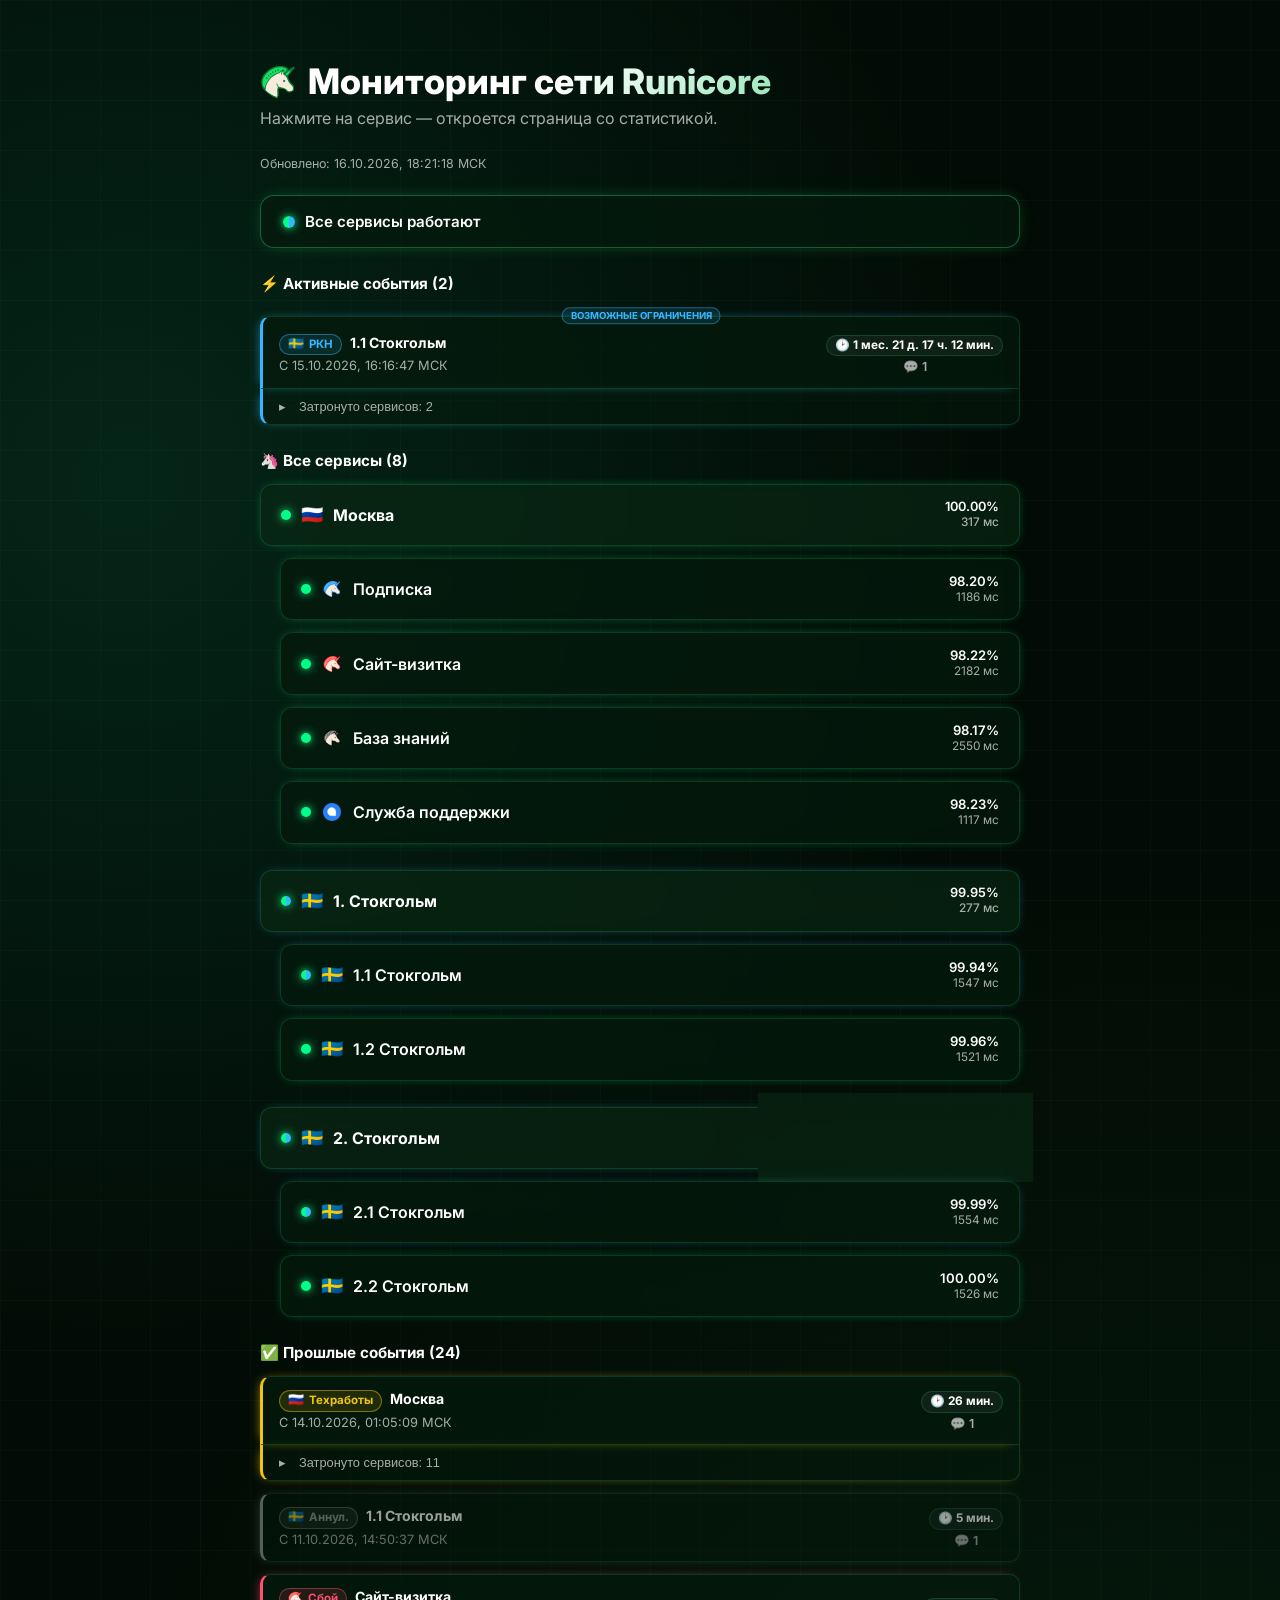
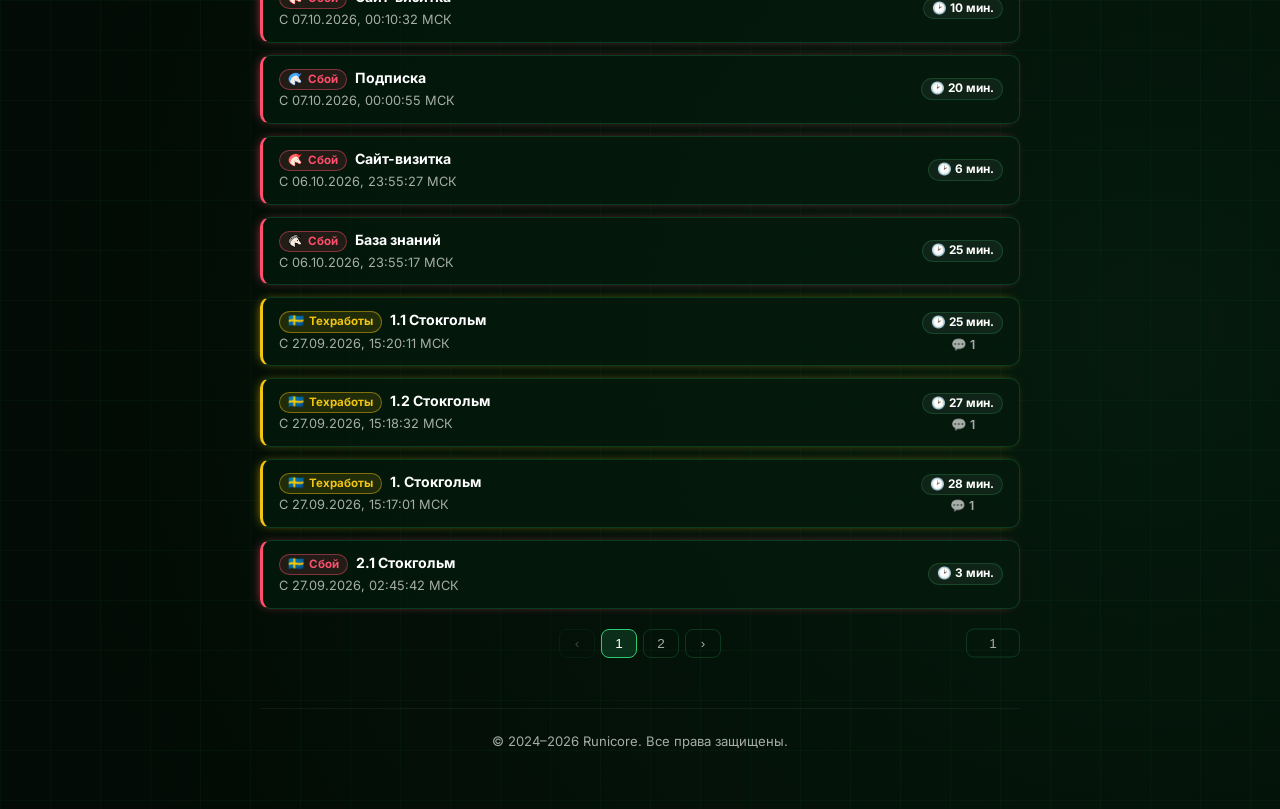
==== commit 4b68b0e1: "." ====
--- a/index.html
+++ b/index.html
@@ -9,7 +9,7 @@
   <link rel="icon" sizes="96x96" type="image/png" href="assets/icons/favicon-96x96.png">
   <link rel="apple-touch-icon" href="assets/icons/apple-touch-icon.png">
   <link rel="manifest" href="assets/manifest.json">
-  <link rel="stylesheet" href="assets/css/status.css?v=27">
+  <link rel="stylesheet" href="assets/css/status.css?v=28">
   <title>Runicore (Мониторинг)</title>
   <style>
     /* Уникальные стили главной страницы */
--- a/assets/css/status.css
+++ b/assets/css/status.css
@@ -78,6 +78,11 @@
   transition: border-color .25s, transform .15s;
 }
 .incident:hover { border-color: rgba(46, 204, 113, .5); transform: translateX(2px); }
+/* Карточка активного события несёт плашку статуса на верхней границе (свес ~9px).
+   Компенсируем свес в воздухе: сверху отступ 23px — до заголовка секции/предыдущей
+   карточки остаётся визуальных ~14px (как у остальных секций), внутрь — padding-top
+   16px, чтобы между плашкой и текстом было ~7px, а не «впритык». */
+.incident.active:not(.evt-sub) { margin-top: 23px; padding-top: 16px; }
 .incident .t { color: var(--muted); font-size: .8rem; }
 /* Цветная полоска статуса + свечение того же цвета (всем режимам, не только активным) */
 .incident.incident { border-left-color: var(--fail); box-shadow: -3px 0 12px -6px var(--fail); }
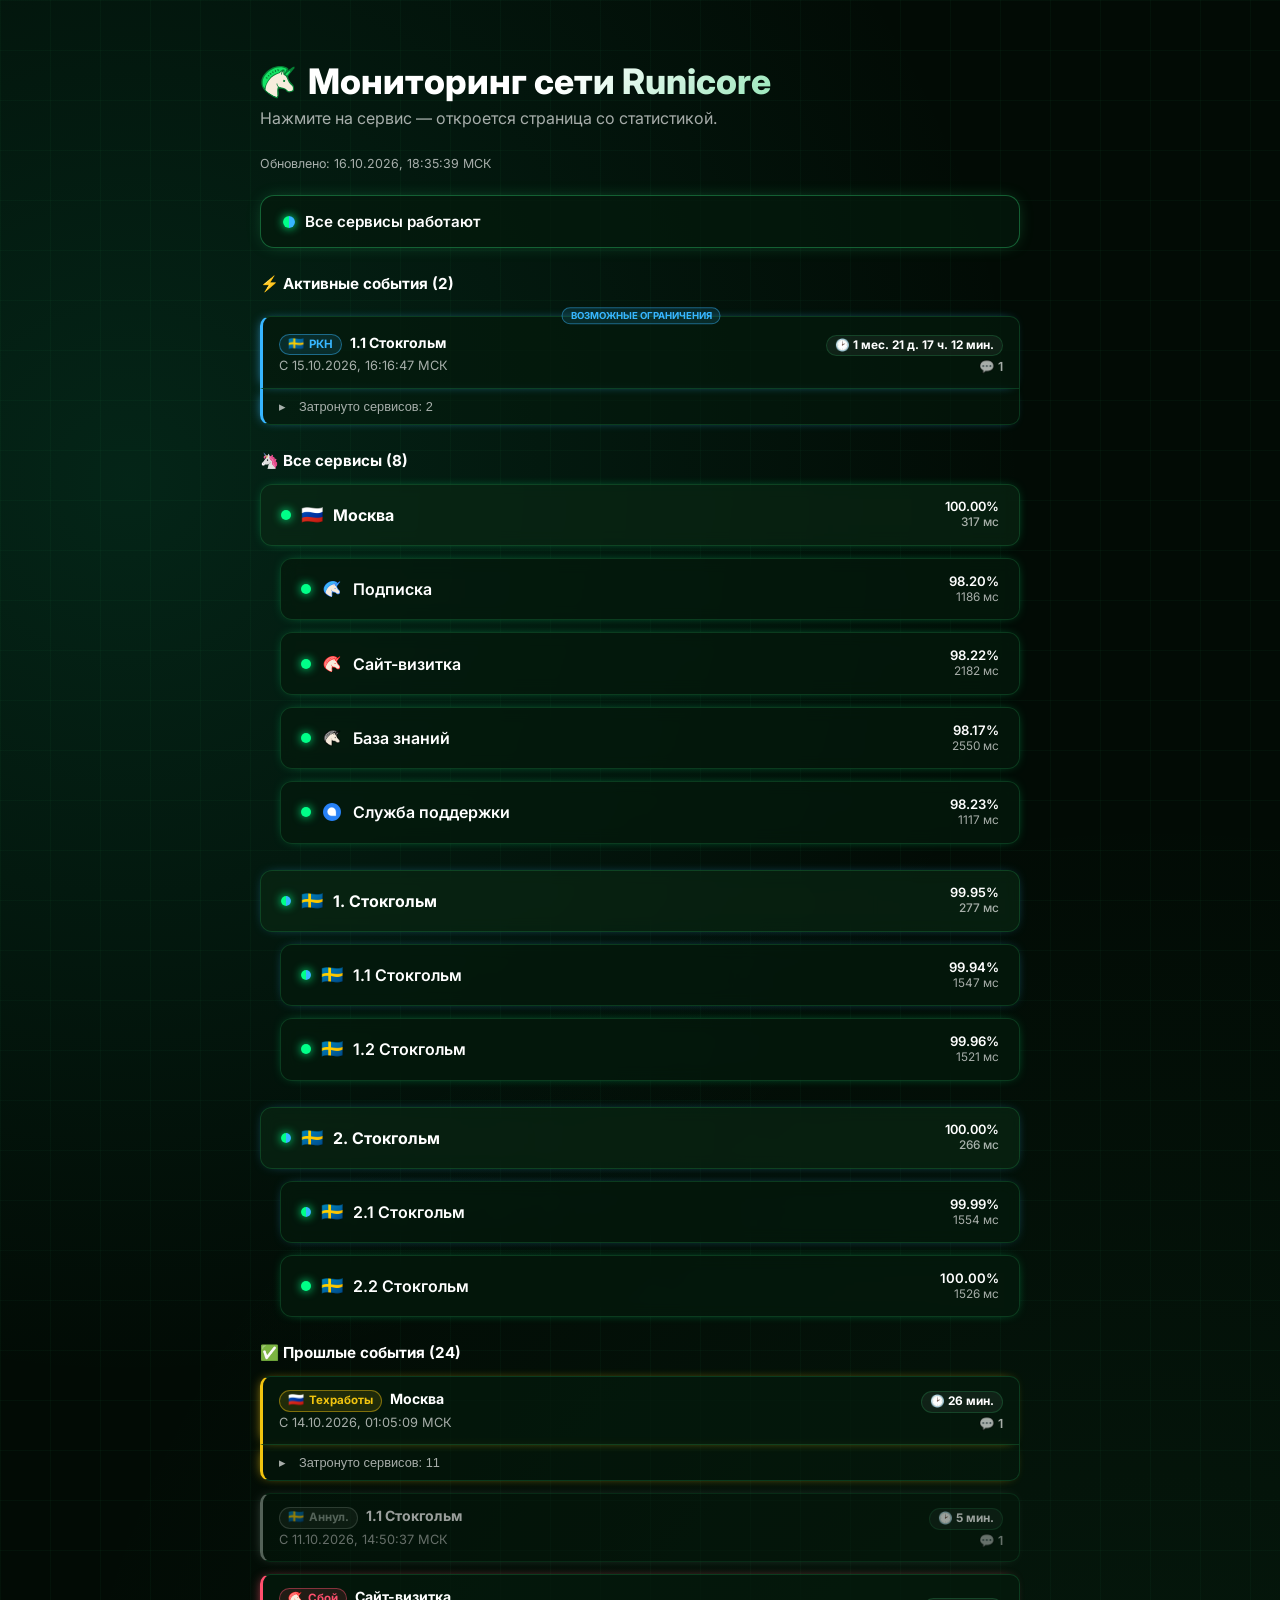
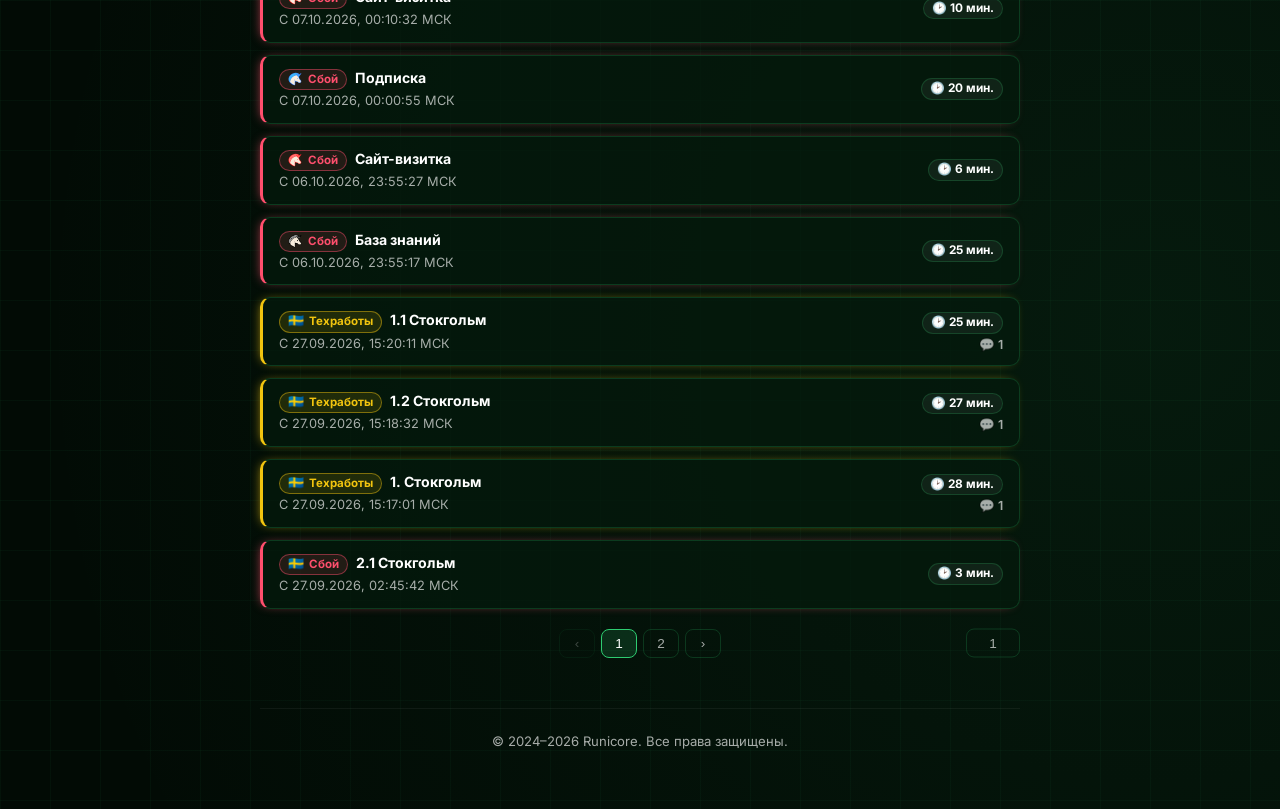
==== commit 2f9adca0: "." ====
--- a/index.html
+++ b/index.html
@@ -9,7 +9,7 @@
   <link rel="icon" sizes="96x96" type="image/png" href="assets/icons/favicon-96x96.png">
   <link rel="apple-touch-icon" href="assets/icons/apple-touch-icon.png">
   <link rel="manifest" href="assets/manifest.json">
-  <link rel="stylesheet" href="assets/css/status.css?v=28">
+  <link rel="stylesheet" href="assets/css/status.css?v=29">
   <title>Runicore (Мониторинг)</title>
   <style>
     /* Уникальные стили главной страницы */
--- a/assets/css/status.css
+++ b/assets/css/status.css
@@ -94,11 +94,12 @@
    Мета («Начало/Решено») идёт отдельной строкой (.ev-meta). */
 .incident .ev-body { flex: 1 1 auto; min-width: 0; line-height: 1.45; }
 .incident .ev-meta { display: block; margin-top: 2px; }
-/* Правая колонка карточки: лейбл длительности «🕑 …» сверху, счётчик
-   комментариев «💬 N» — под ним по центру. Отдельный flex-блок (не float):
-   всегда вертикально по центру карточки, текст слева ничего не перекрывает. */
+/* Правая колонка карточки: лейбл длительности «☁ …» сверху, счётчик
+   комментариев «💬 N» — под ним. Всё прижато к правому краю (align-items: flex-end).
+   Отдельный flex-блок (не float): всегда вертикально по центру карточки,
+   текст слева ничего не перекрывает. */
 .incident .ev-right {
-  flex: 0 0 auto; display: inline-flex; flex-direction: column; align-items: center;
+  flex: 0 0 auto; display: inline-flex; flex-direction: column; align-items: flex-end;
   gap: 3px; margin-left: auto;
 }
 /* Плашка-заголовок статуса активного события: маленькая, капс, плотные буквы.
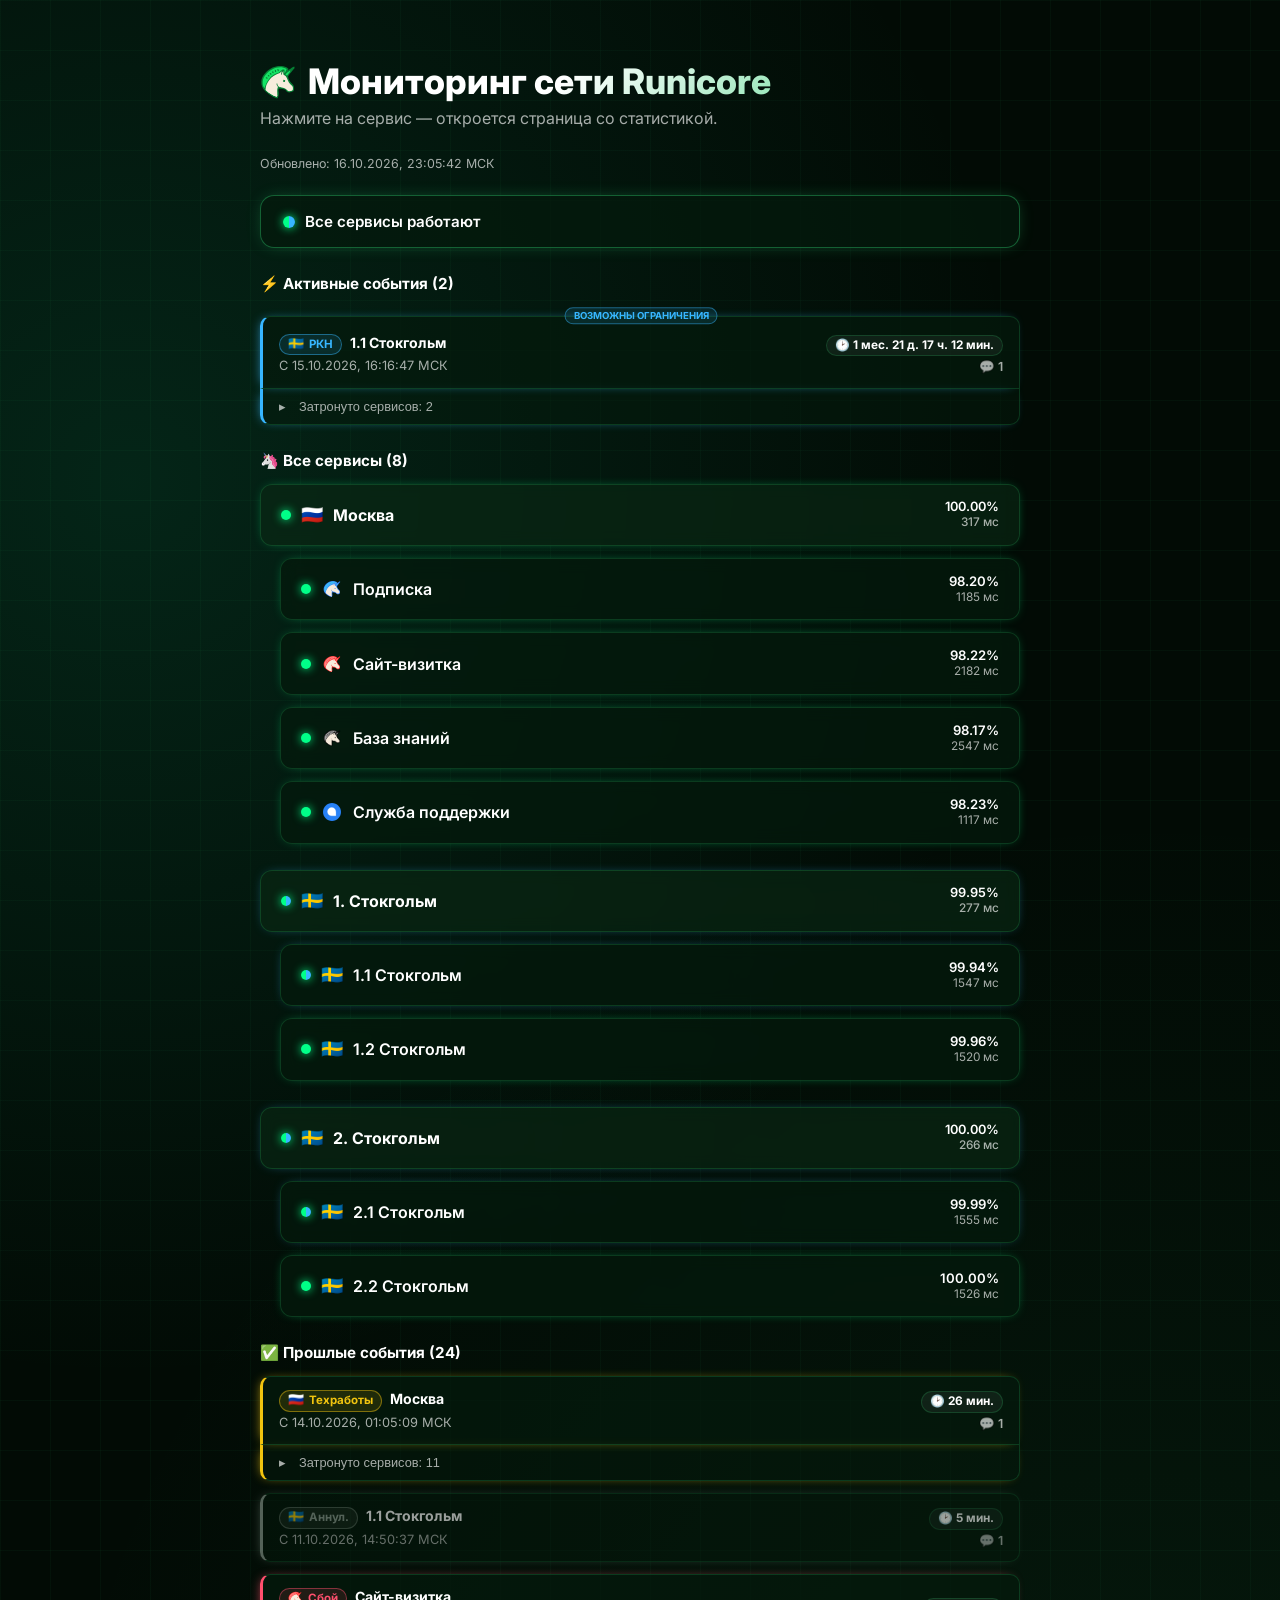
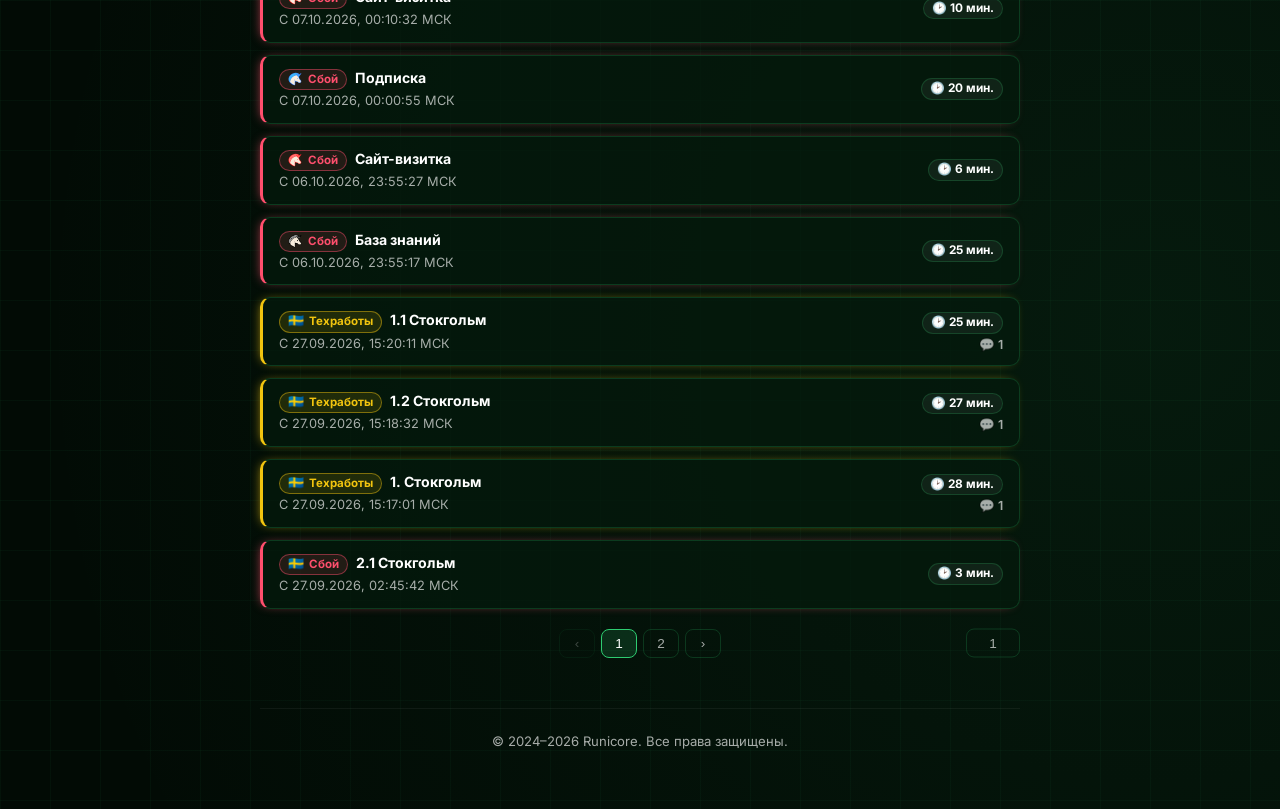
==== commit 6d70b7bd: "." ====
--- a/index.html
+++ b/index.html
@@ -94,7 +94,7 @@
     <footer>© 2024–<span id="year"></span> Runicore. Все права защищены.</footer>
   </div>
 
-  <script src="assets/js/common.js?v=27"></script>
+  <script src="assets/js/common.js?v=28"></script>
   <script src="assets/js/app.js?v=30"></script>
 </body>
 </html>
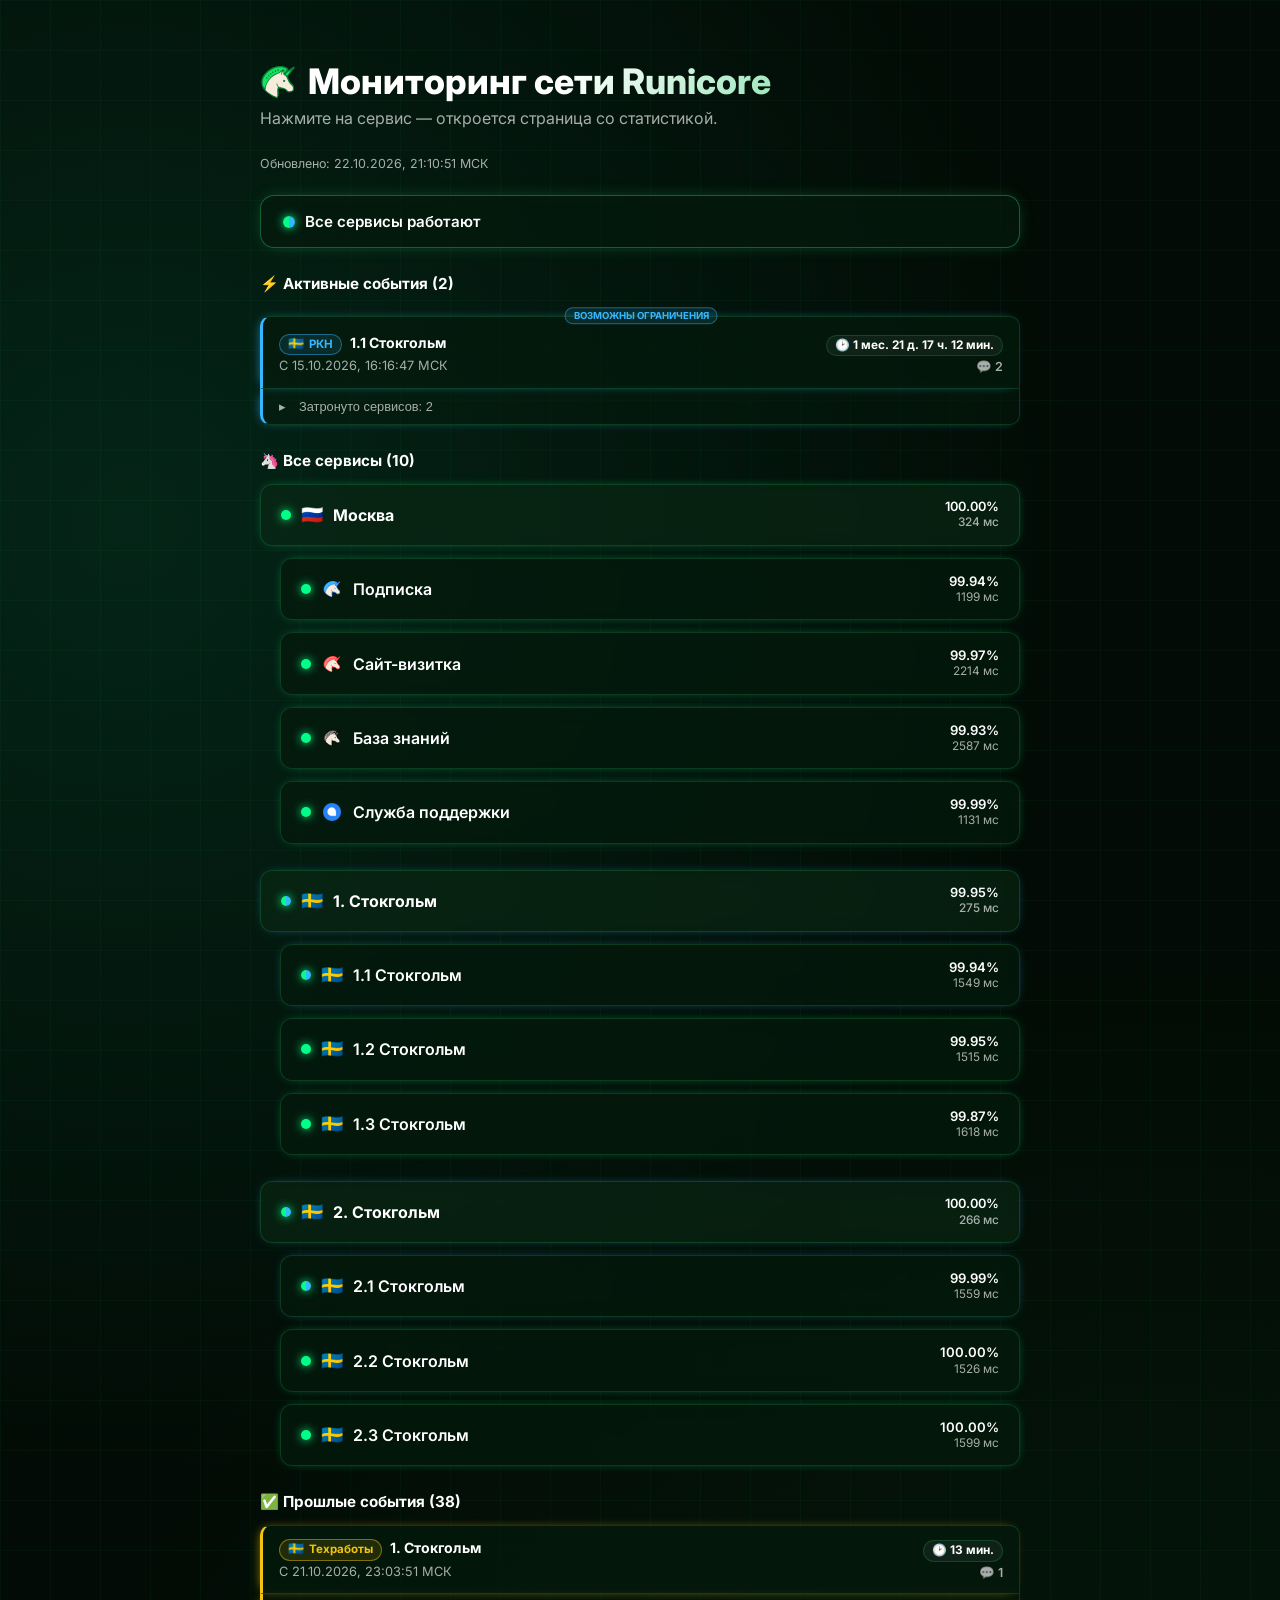
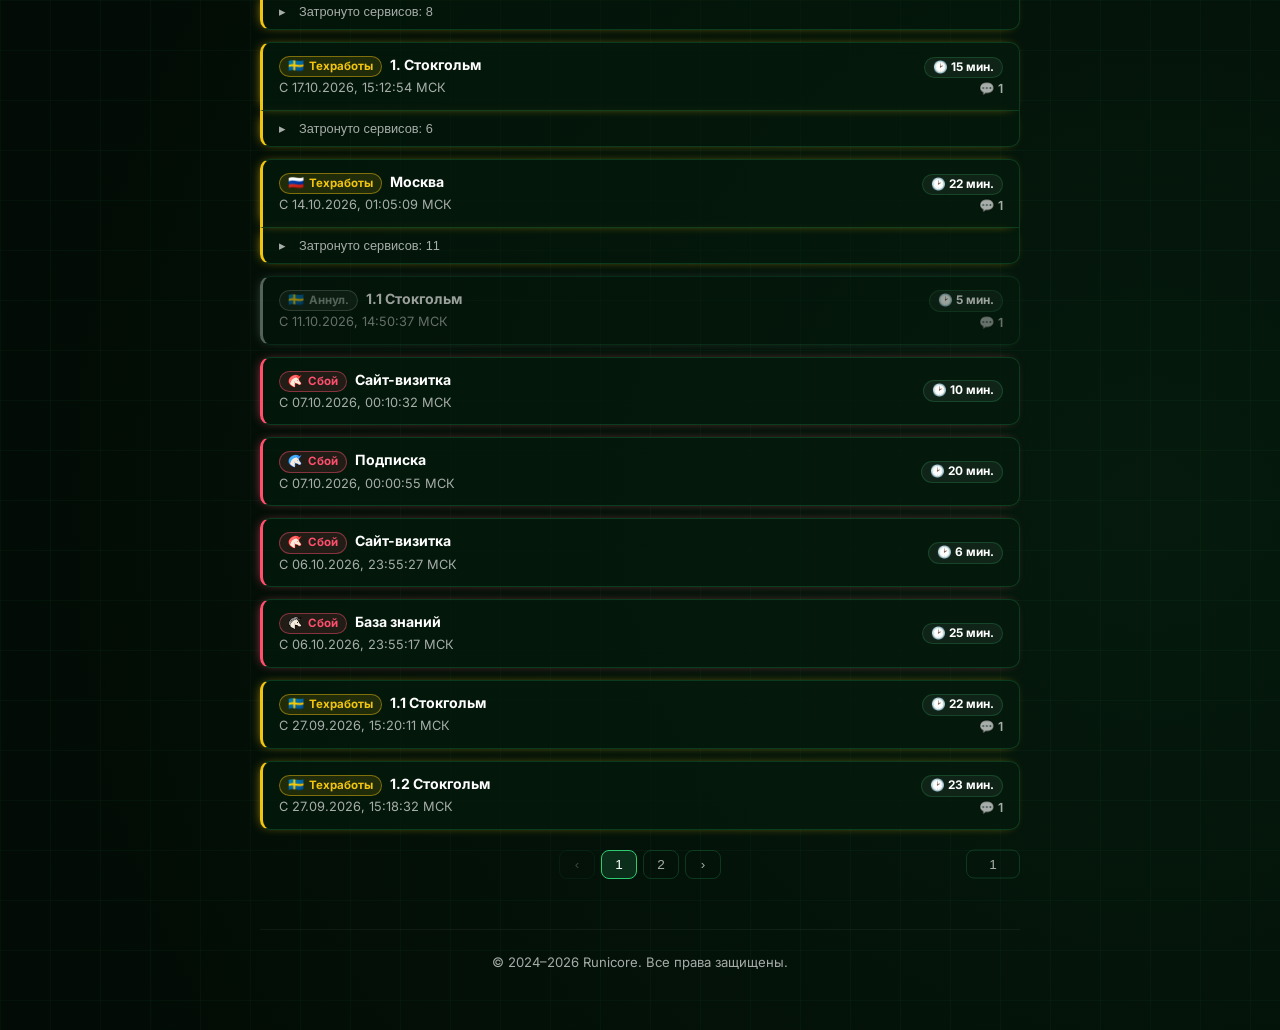
==== commit 733239be: "." ====
--- a/index.html
+++ b/index.html
@@ -95,6 +95,6 @@
   </div>
 
   <script src="assets/js/common.js?v=28"></script>
-  <script src="assets/js/app.js?v=30"></script>
+  <script src="assets/js/app.js?v=31"></script>
 </body>
 </html>
